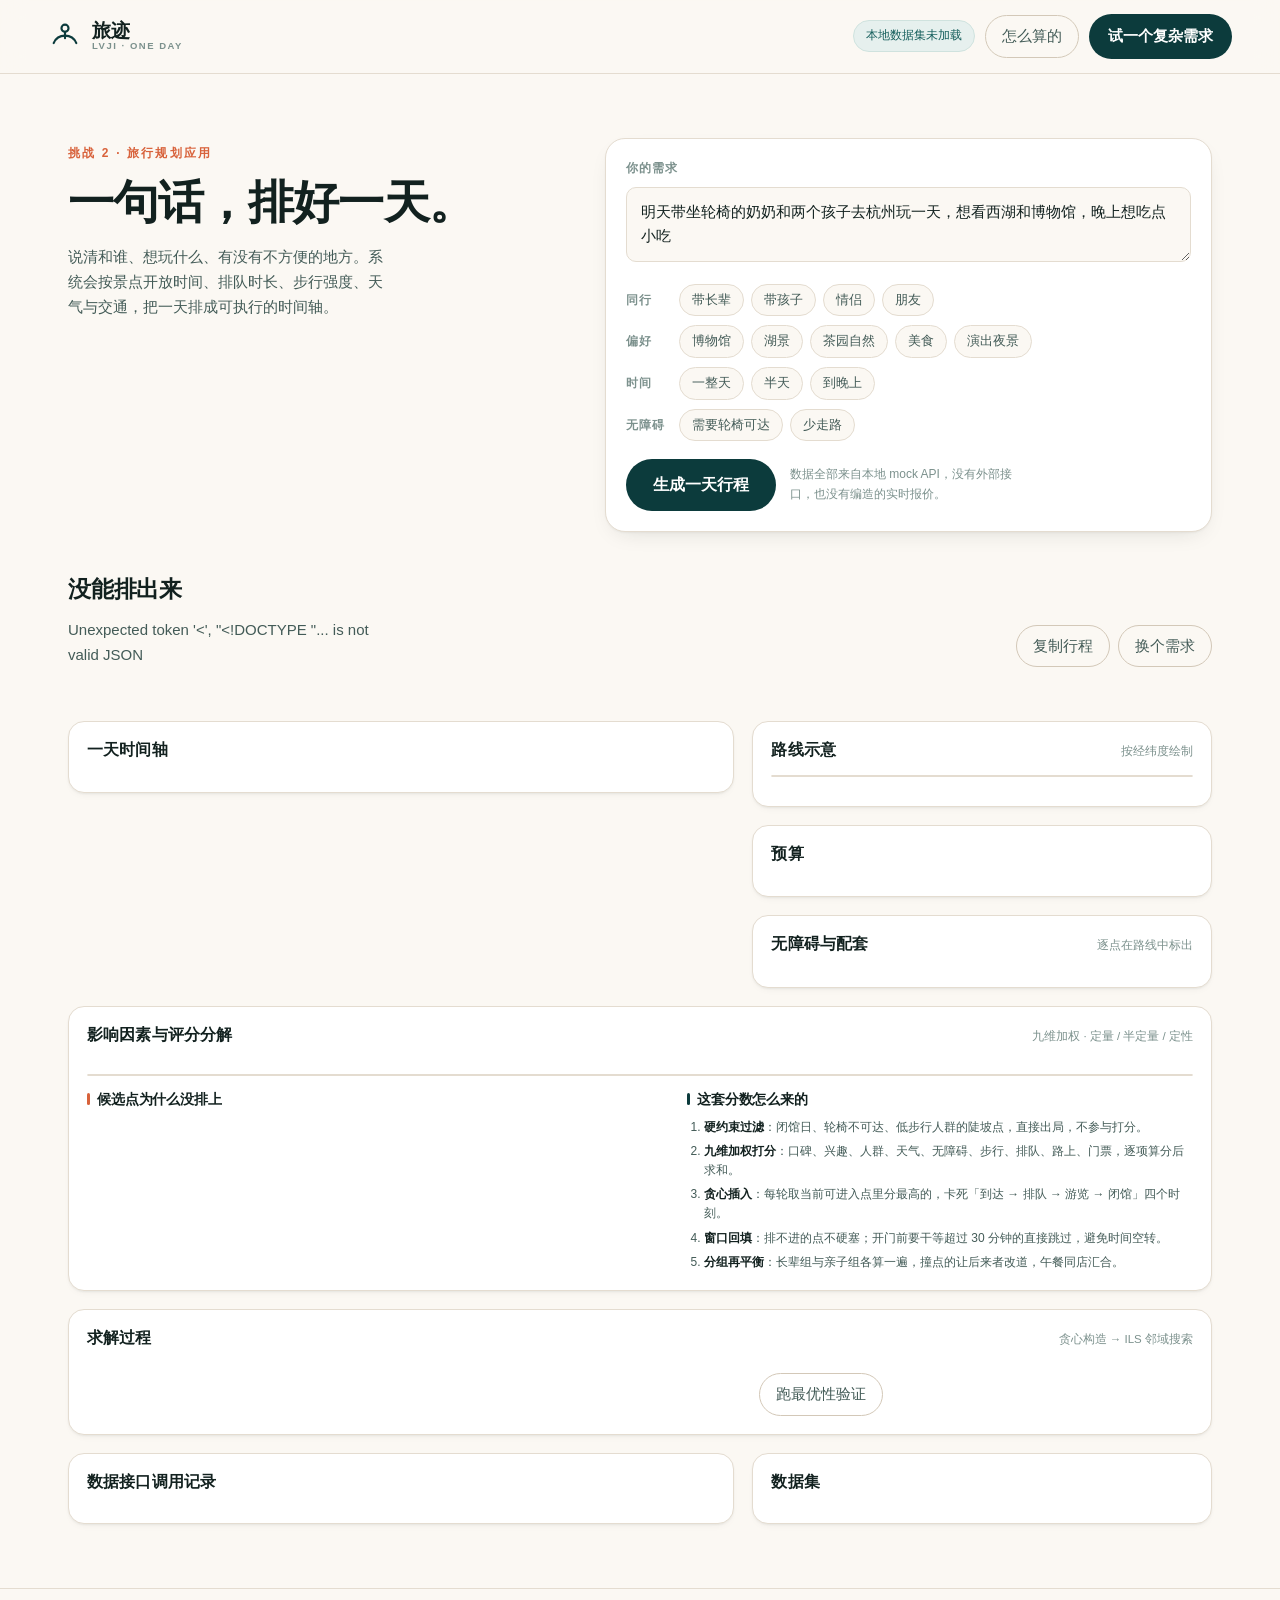
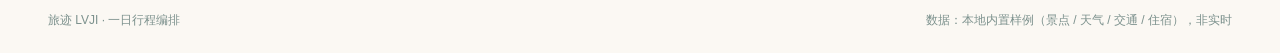
==== public/index.html @ 01c498b8 "feat: 旅迹 LVJI 一日行程编排 —— 九维评价 + 贪心构造/ILS 求解 赛题：一句话 → 多站点路线 → 结合时间窗/天气/交通/住宿/特殊人群 → 一天行程  算法 - 九维加权评价：" ====
<!DOCTYPE html>
<html lang="zh-CN">
<head>
<meta charset="utf-8">
<meta name="viewport" content="width=device-width, initial-scale=1">
<title>旅迹 LVJI · 一日行程编排</title>
<meta name="description" content="一句话生成一天行程：多站点排序、开放时间与排队、天气交通住宿、分组与无障碍。">
<link rel="icon" href="data:image/svg+xml,%3Csvg xmlns='http://www.w3.org/2000/svg' viewBox='0 0 32 32'%3E%3Ccircle cx='16' cy='16' r='15' fill='%230C3B3C'/%3E%3Cpath d='M8 21c4-8 12-8 16 0' stroke='%23FBF8F3' stroke-width='2' fill='none' stroke-linecap='round'/%3E%3Ccircle cx='16' cy='12' r='3' stroke='%23FBF8F3' stroke-width='2' fill='none'/%3E%3C/svg%3E">
<link rel="stylesheet" href="style.css?v=5">
</head>
<body>
<header class="topbar">
  <a class="brand" href="./">
    <svg class="brand-mark" viewBox="0 0 48 48" aria-hidden="true">
      <path d="M8 34c6-14 26-14 32 0" fill="none" stroke="currentColor" stroke-width="3" stroke-linecap="round"/>
      <circle cx="24" cy="13" r="5" fill="none" stroke="currentColor" stroke-width="3"/>
      <path d="M24 18v9" stroke="currentColor" stroke-width="3" stroke-linecap="round"/>
    </svg>
    <span class="brand-text">旅迹<small>LVJI · ONE DAY</small></span>
  </a>
  <nav class="topnav">
    <span class="data-pill" id="dataPill">本地数据集加载中…</span>
    <button class="ghost-btn" id="howBtn">怎么算的</button>
    <button class="primary-btn" id="demoBtn">试一个复杂需求</button>
  </nav>
</header>

<main>
  <!-- Hero：一句话输入 -->
  <section class="hero">
    <div class="hero-copy">
      <p class="eyebrow">挑战 2 · 旅行规划应用</p>
      <h1>一句话，排好一天。</h1>
      <p class="lede">说清和谁、想玩什么、有没有不方便的地方。系统会按景点开放时间、排队时长、步行强度、天气与交通，把一天排成可执行的时间轴。</p>
    </div>

    <div class="composer">
      <label class="composer-label" for="ask">你的需求</label>
      <textarea id="ask" rows="2" maxlength="200" placeholder="例如：明天带坐轮椅的奶奶和两个孩子去杭州玩一天，想看西湖和博物馆，晚上想吃点小吃">明天带坐轮椅的奶奶和两个孩子去杭州玩一天，想看西湖和博物馆，晚上想吃点小吃</textarea>

      <div class="chip-groups">
        <div class="chip-group" data-group="tags">
          <span class="chip-title">同行</span>
          <button class="chip" data-value="elderly">带长辈</button>
          <button class="chip" data-value="kids">带孩子</button>
          <button class="chip" data-value="couple">情侣</button>
          <button class="chip" data-value="friends">朋友</button>
        </div>
        <div class="chip-group" data-group="interests">
          <span class="chip-title">偏好</span>
          <button class="chip" data-value="博物馆">博物馆</button>
          <button class="chip" data-value="湖景">湖景</button>
          <button class="chip" data-value="自然">茶园自然</button>
          <button class="chip" data-value="美食">美食</button>
          <button class="chip" data-value="演出">演出夜景</button>
        </div>
        <div class="chip-group" data-group="time">
          <span class="chip-title">时间</span>
          <button class="chip" data-value="full">一整天</button>
          <button class="chip" data-value="half">半天</button>
          <button class="chip" data-value="night">到晚上</button>
        </div>
        <div class="chip-group" data-group="access">
          <span class="chip-title">无障碍</span>
          <button class="chip" data-value="1">需要轮椅可达</button>
          <button class="chip" data-value="low">少走路</button>
        </div>
      </div>

      <div class="composer-foot">
        <button class="primary-btn big" id="planBtn">生成一天行程</button>
        <span class="hint">数据全部来自本地 mock API，没有外部接口，也没有编造的实时报价。</span>
      </div>
    </div>
  </section>

  <!-- 结果 -->
  <section class="result" id="result" hidden>
    <div class="result-head">
      <div id="summary"></div>
      <div class="result-actions">
        <button class="ghost-btn" id="copyBtn">复制行程</button>
        <button class="ghost-btn" id="resetBtn">换个需求</button>
      </div>
    </div>

    <div id="decisions" class="decisions"></div>

    <div class="group-tabs" id="groupTabs"></div>

    <div class="layout">
      <div class="col-main">
        <article class="card timeline-card">
          <header class="card-head">
            <h2 id="timelineTitle">一天时间轴</h2>
            <span class="card-meta" id="timelineMeta"></span>
          </header>
          <div class="timeline" id="timeline"></div>
        </article>
      </div>

      <aside class="col-side">
        <article class="card map-card">
          <header class="card-head"><h2>路线示意</h2><span class="card-meta" id="mapMeta">按经纬度绘制</span></header>
          <div class="map-wrap" id="map"></div>
          <div class="map-legend" id="mapLegend"></div>
        </article>

        <article class="card budget-card">
          <header class="card-head"><h2>预算</h2><span class="card-meta" id="budgetMeta"></span></header>
          <div id="budget"></div>
        </article>

        <article class="card access-card">
          <header class="card-head"><h2>无障碍与配套</h2><span class="card-meta">逐点在路线中标出</span></header>
          <div id="access"></div>
        </article>
      </aside>
    </div>

    <!-- 影响因素与评分分解 -->
    <article class="card factors-card">
      <header class="card-head">
        <h2>影响因素与评分分解</h2>
        <span class="card-meta" id="factorsMeta">九维加权 · 定量 / 半定量 / 定性</span>
      </header>

      <div class="factors-top">
        <div class="crit-legend" id="critLegend"></div>
      </div>

      <div class="matrix-wrap">
        <table class="score-matrix" id="scoreMatrix"></table>
      </div>

      <div class="factors-bottom">
        <div class="reject-box">
          <h3>候选点为什么没排上</h3>
          <div id="rejected"></div>
        </div>
        <div class="algo-box">
          <h3>这套分数怎么来的</h3>
          <ol class="algo-list">
            <li><b>硬约束过滤</b>：闭馆日、轮椅不可达、低步行人群的陡坡点，直接出局，不参与打分。</li>
            <li><b>九维加权打分</b>：口碑、兴趣、人群、天气、无障碍、步行、排队、路上、门票，逐项算分后求和。</li>
            <li><b>贪心插入</b>：每轮取当前可进入点里分最高的，卡死「到达 → 排队 → 游览 → 闭馆」四个时刻。</li>
            <li><b>窗口回填</b>：排不进的点不硬塞；开门前要干等超过 30 分钟的直接跳过，避免时间空转。</li>
            <li><b>分组再平衡</b>：长辈组与亲子组各算一遍，撞点的让后来者改道，午餐同店汇合。</li>
          </ol>
        </div>
      </div>
    </article>

    <!-- 求解过程与最优性验证 -->
    <article class="card opt-card">
      <header class="card-head">
        <h2>求解过程</h2>
        <span class="card-meta" id="optMeta">贪心构造 → ILS 邻域搜索</span>
      </header>
      <div class="opt-grid">
        <div class="opt-chart-wrap">
          <div id="optChart"></div>
          <p class="opt-note" id="optNote"></p>
        </div>
        <div class="opt-side">
          <div class="opt-kv" id="optKv"></div>
          <button class="ghost-btn" id="verifyBtn">跑最优性验证</button>
        </div>
      </div>
      <div id="verifyOut" class="verify-out"></div>
    </article>

    <div class="layout second">
      <article class="card api-card">
        <header class="card-head"><h2>数据接口调用记录</h2><span class="card-meta" id="apiMeta"></span></header>
        <div id="apiLog" class="api-log"></div>
      </article>
      <article class="card dataset-card">
        <header class="card-head"><h2>数据集</h2><span class="card-meta" id="datasetMeta"></span></header>
        <div id="dataset" class="dataset"></div>
      </article>
    </div>
  </section>
</main>

<footer class="foot">
  <span>旅迹 LVJI · 一日行程编排</span>
  <span>数据：本地内置样例（景点 / 天气 / 交通 / 住宿），非实时</span>
</footer>

<dialog id="howDialog">
  <button class="dialog-close" id="closeHow" aria-label="关闭">×</button>
  <h2>行程是怎么排出来的</h2>
  <ol class="how-list">
    <li><b>理解需求</b>：从一句话里取城市、人数、同行人群、兴趣、时段，以及「轮椅 / 腿脚不好 / 怕晒」这类约束。</li>
    <li><b>过滤</b>：闭馆日、轮椅不可达、步行强度超标的景点直接排除。</li>
    <li><b>打分</b>：评分 + 兴趣命中 + 天气倾向 − 步行强度惩罚 − 排队时间惩罚 − 路上耗时。</li>
    <li><b>排时</b>：按分数贪心插入，每一站都算「移动 + 排队 + 游览」，并卡死开放时间与闭馆时间；11:30–13:30 强制留出午餐。</li>
    <li><b>分组</b>：同时有长辈和孩子时拆两组，各排各的，午餐同店汇合；两组撞点了就让亲子组改走别的景点错峰。</li>
    <li><b>记账</b>：门票 × 人数 + 市内交通 + 餐费 + 住宿，逐项列清。</li>
  </ol>
  <button class="primary-btn" id="okHow">知道了</button>
</dialog>

<script src="app.js?v=5"></script>
</body>
</html>
---- public/style.css ----
:root{
  --ink:#12211F; --ink-2:#435B57; --ink-3:#7C918D;
  --paper:#FBF8F3; --surface:#FFFFFF; --surface-2:#F4EFE7;
  --line:#E4DCD0; --line-2:#D3C8B8;
  --teal:#0C3B3C; --teal-2:#155E5C; --teal-soft:#E6F0EE;
  --accent:#D8623B; --accent-soft:#FBEAE3;
  --gold:#B8862B; --gold-soft:#FBF1DC;
  --ok:#2C7A5A; --warn:#C97A22; --bad:#B4453A;
  --radius:16px; --radius-sm:10px;
  --shadow:0 1px 2px rgba(18,33,31,.04),0 8px 24px -12px rgba(18,33,31,.18);
  --shadow-sm:0 1px 2px rgba(18,33,31,.05),0 4px 12px -8px rgba(18,33,31,.16);
}
*{box-sizing:border-box}
html,body{margin:0}
body{
  background:var(--paper);color:var(--ink);
  font:15px/1.65 -apple-system,BlinkMacSystemFont,"Segoe UI","PingFang SC","Hiragino Sans GB","Microsoft YaHei",sans-serif;
  -webkit-font-smoothing:antialiased;
}
h1,h2,h3{margin:0;line-height:1.25;letter-spacing:-.01em}
button{font:inherit;color:inherit;cursor:pointer}
a{color:inherit;text-decoration:none}

/* ── 顶栏 ── */
.topbar{
  position:sticky;top:0;z-index:30;display:flex;align-items:center;justify-content:space-between;
  gap:16px;padding:14px clamp(16px,4vw,48px);
  background:rgba(251,248,243,.86);backdrop-filter:blur(12px);border-bottom:1px solid var(--line);
}
.brand{display:flex;align-items:center;gap:10px}
.brand-mark{width:34px;height:34px;color:var(--teal)}
.brand-text{font-size:19px;font-weight:700;letter-spacing:.02em;display:flex;flex-direction:column;line-height:1.05}
.brand-text small{font-size:9.5px;font-weight:600;letter-spacing:.16em;color:var(--ink-3)}
.topnav{display:flex;align-items:center;gap:10px}
.data-pill{
  font-size:12px;color:var(--teal-2);background:var(--teal-soft);
  border:1px solid #CFE2DE;border-radius:999px;padding:5px 12px;white-space:nowrap;
}
.primary-btn{
  background:var(--teal);color:#fff;border:1px solid transparent;border-radius:999px;
  padding:9px 18px;font-weight:600;transition:transform .14s,background .14s;
}
.primary-btn:hover{background:var(--teal-2);transform:translateY(-1px)}
.primary-btn.big{padding:12px 26px;font-size:15.5px}
.ghost-btn{
  background:transparent;border:1px solid var(--line-2);border-radius:999px;padding:8px 16px;
  color:var(--ink-2);font-weight:500;transition:border-color .14s,color .14s
}
.ghost-btn:hover{border-color:var(--teal);color:var(--teal)}

/* ── Hero ── */
main{max-width:1240px;margin:0 auto;padding:0 clamp(16px,4vw,48px) 64px}
.hero{display:grid;grid-template-columns:minmax(0,1fr) minmax(0,1.25fr);gap:clamp(20px,4vw,56px);align-items:start;padding:clamp(28px,5vw,64px) 0 8px}
.eyebrow{margin:0 0 10px;font-size:12px;letter-spacing:.18em;text-transform:uppercase;color:var(--accent);font-weight:700}
.hero h1{font-size:clamp(30px,4.2vw,46px);letter-spacing:-.02em}
.lede{margin:14px 0 0;color:var(--ink-2);max-width:38ch}
.hero-copy{padding-top:6px}

.composer{background:var(--surface);border:1px solid var(--line);border-radius:20px;padding:20px;box-shadow:var(--shadow)}
.composer-label{display:block;font-size:12px;font-weight:700;letter-spacing:.1em;color:var(--ink-3);margin-bottom:8px}
#ask{
  width:100%;border:1px solid var(--line);border-radius:var(--radius-sm);padding:12px 14px;
  font:inherit;color:var(--ink);background:var(--paper);resize:vertical;min-height:64px;outline:none;
  transition:border-color .14s,box-shadow .14s
}
#ask:focus{border-color:var(--teal);box-shadow:0 0 0 4px rgba(12,59,60,.08)}
.chip-groups{margin-top:14px;display:flex;flex-direction:column;gap:9px}
.chip-group{display:flex;flex-wrap:wrap;align-items:center;gap:7px}
.chip-title{font-size:11.5px;font-weight:700;color:var(--ink-3);letter-spacing:.08em;width:46px;flex:none}
.chip{
  border:1px solid var(--line);background:var(--paper);border-radius:999px;padding:5px 12px;
  font-size:12.5px;color:var(--ink-2);transition:all .14s
}
.chip:hover{border-color:var(--teal-2);color:var(--teal)}
.chip.on{background:var(--teal);color:#fff;border-color:var(--teal)}
.composer-foot{display:flex;align-items:center;gap:14px;flex-wrap:wrap;margin-top:18px}
.hint{font-size:12px;color:var(--ink-3);max-width:36ch}

/* ── 结果头 ── */
.result{padding-top:clamp(20px,3vw,36px)}
.result-head{display:flex;justify-content:space-between;gap:16px;flex-wrap:wrap;align-items:flex-end}
.result-actions{display:flex;gap:8px}
.summary h2{font-size:clamp(22px,3vw,30px)}
.summary-route{display:flex;align-items:baseline;gap:10px;flex-wrap:wrap}
.summary-meta{display:flex;gap:8px;flex-wrap:wrap;margin-top:10px}
.meta-pill{font-size:12.5px;background:var(--surface);border:1px solid var(--line);border-radius:999px;padding:4px 11px;color:var(--ink-2)}
.meta-pill.wx{background:var(--gold-soft);border-color:#EBD9B4;color:#7A5A15}
.meta-pill.warn{background:var(--accent-soft);border-color:#F1CDBE;color:#8A3A1E}

.decisions{margin:18px 0 0;display:flex;gap:10px;flex-wrap:wrap}
.dec{display:flex;gap:8px;align-items:flex-start;background:var(--surface);border:1px solid var(--line);border-left:3px solid var(--teal-2);border-radius:12px;padding:9px 13px;font-size:12.5px;color:var(--ink-2);max-width:100%;box-shadow:var(--shadow-sm)}
.dec.warn{border-left-color:var(--warn)}
.dec.ok{border-left-color:var(--ok)}
.dec b{color:var(--ink);font-weight:700;white-space:nowrap}

/* ── 分组 tabs ── */
.group-tabs{display:flex;gap:8px;margin:22px 0 14px;flex-wrap:wrap}
.group-tab{
  display:flex;flex-direction:column;align-items:flex-start;gap:2px;
  background:var(--surface);border:1px solid var(--line);border-radius:12px;padding:9px 16px;transition:all .14s
}
.group-tab b{font-size:14px}
.group-tab small{font-size:11.5px;color:var(--ink-3)}
.group-tab.on{border-color:var(--teal);background:var(--teal-soft);box-shadow:var(--shadow-sm)}
.group-tab.on small{color:var(--teal-2)}

/* ── 布局 ── */
.layout{display:grid;grid-template-columns:minmax(0,1.45fr) minmax(0,1fr);gap:18px;align-items:start}
.layout.second{grid-template-columns:minmax(0,1.45fr) minmax(0,1fr);margin-top:18px}
.card{background:var(--surface);border:1px solid var(--line);border-radius:var(--radius);padding:18px;box-shadow:var(--shadow-sm)}
.card-head{display:flex;justify-content:space-between;align-items:baseline;gap:10px;margin-bottom:14px}
.card-head h2{font-size:15.5px;letter-spacing:.01em}
.card-meta{font-size:11.5px;color:var(--ink-3)}
.col-side{display:flex;flex-direction:column;gap:18px}

/* ── 时间轴 ── */
.timeline{position:relative;padding-left:0}
.tl-item{display:grid;grid-template-columns:64px 26px minmax(0,1fr);gap:0 12px;position:relative;padding-bottom:6px}
.tl-time{font-variant-numeric:tabular-nums;font-size:12.5px;color:var(--ink-3);text-align:right;padding-top:3px;line-height:1.45}
.tl-time b{display:block;color:var(--ink);font-size:13.5px;font-weight:700}
.tl-rail{position:relative;display:flex;justify-content:center}
.tl-rail::before{content:"";position:absolute;top:14px;bottom:-6px;width:2px;background:var(--line);left:50%;transform:translateX(-50%)}
.tl-item:last-child .tl-rail::before{display:none}
.tl-dot{
  width:26px;height:26px;border-radius:50%;background:var(--surface);border:2px solid var(--line-2);
  display:flex;align-items:center;justify-content:center;font-size:11.5px;font-weight:700;color:var(--ink-2);
  position:relative;z-index:1;margin-top:1px
}
.tl-item.spot .tl-dot{background:var(--teal);border-color:var(--teal);color:#fff}
.tl-item.meal .tl-dot{background:var(--gold-soft);border-color:var(--gold);color:#7A5A15}
.tl-item.travel .tl-dot,.tl-item.wait .tl-dot,.tl-item.rest .tl-dot{background:var(--surface-2);border-color:var(--line-2);color:var(--ink-3);font-size:10px}
.tl-body{padding:0 0 12px}
.tl-title{font-size:14.5px;font-weight:650;display:flex;align-items:center;gap:8px;flex-wrap:wrap}
.tl-item.travel .tl-title,.tl-item.wait .tl-title,.tl-item.rest .tl-title{font-size:12.5px;font-weight:500;color:var(--ink-2)}
.tl-sub{font-size:12.5px;color:var(--ink-2);margin-top:3px}
.tl-tags{display:flex;gap:6px;flex-wrap:wrap;margin-top:7px}
.tag{font-size:11px;border-radius:6px;padding:2px 7px;background:var(--surface-2);color:var(--ink-2);border:1px solid var(--line)}
.tag.free{background:var(--teal-soft);color:var(--teal-2);border-color:#CFE2DE}
.tag.queue{background:var(--gold-soft);color:#7A5A15;border-color:#EBD9B4}
.tag.acc{background:#EAF3EC;color:#2C6B4F;border-color:#CFE3D6}
.tag.rain{background:#E9EFF7;color:#3A5680;border-color:#D2DEEE}
.tag.warn{background:var(--accent-soft);color:#8A3A1E;border-color:#F1CDBE}
.tl-why{font-size:12px;color:var(--ink-3);margin-top:6px;display:flex;gap:6px;align-items:flex-start}
.tl-why svg{flex:none;margin-top:2px;width:12px;height:12px;opacity:.7}

/* ── 地图 ── */
.map-wrap{border-radius:12px;overflow:hidden;background:linear-gradient(180deg,#F7F4EE,#EFEAE0);border:1px solid var(--line)}
.map-wrap svg{display:block;width:100%;height:auto}
.map-legend{margin-top:11px;font-size:11.5px;color:var(--ink-3)}
.legend-groups{display:flex;gap:12px;flex-wrap:wrap}
.legend-groups i{display:inline-block;width:9px;height:9px;border-radius:50%;margin-right:5px;vertical-align:middle}
.map-list{list-style:none;margin:9px 0 0;padding:0;display:flex;flex-direction:column;gap:3px;max-height:150px;overflow:auto}
.map-list li{display:grid;grid-template-columns:18px minmax(0,1fr) auto;gap:7px;align-items:baseline;font-size:12px;color:var(--ink-2);padding:2px 0;border-bottom:1px dashed var(--line)}
.map-list li:last-child{border-bottom:0}
.map-list b{color:var(--teal);font-variant-numeric:tabular-nums}
.map-list em{font-style:normal;color:var(--ink-3);font-variant-numeric:tabular-nums;font-size:11.5px}

/* ── 预算 ── */
.budget-row{display:flex;justify-content:space-between;font-size:13px;padding:7px 0;border-bottom:1px dashed var(--line)}
.budget-row:last-of-type{border-bottom:0}
.budget-row span{color:var(--ink-2)}
.budget-row b{font-variant-numeric:tabular-nums}
.budget-total{margin-top:12px;padding:13px 14px;border-radius:12px;background:var(--teal);color:#fff;display:flex;justify-content:space-between;align-items:flex-end}
.budget-total small{display:block;font-size:11px;opacity:.75;letter-spacing:.1em}
.budget-total .num{font-size:24px;font-weight:700;font-variant-numeric:tabular-nums;line-height:1.1}
.budget-per{font-size:11.5px;color:var(--ink-3);margin-top:8px;text-align:right}

/* ── 无障碍 ── */
.acc-list{display:flex;flex-direction:column;gap:8px}
.acc-item{border:1px solid var(--line);border-radius:10px;padding:9px 11px;background:var(--paper)}
.acc-item b{font-size:13px}
.acc-flags{display:flex;gap:6px;flex-wrap:wrap;margin-top:6px}
.acc-flag{font-size:11px;padding:2px 7px;border-radius:6px;background:#EAF3EC;color:#2C6B4F;border:1px solid #CFE3D6}
.acc-flag.off{background:#F3F0EA;color:var(--ink-3);border-color:var(--line);text-decoration:line-through}

/* ── 接口日志 / 数据集 ── */
.api-log{display:flex;flex-direction:column;gap:6px}
.api-row{display:grid;grid-template-columns:minmax(0,1fr) 66px 72px;gap:10px;align-items:center;font-size:12.5px;padding:7px 10px;border-radius:9px;background:var(--paper);border:1px solid var(--line)}
.api-row code{font-family:ui-monospace,SFMono-Regular,Menlo,monospace;font-size:12px;color:var(--teal-2)}
.api-row .ms{text-align:right;color:var(--ink-3);font-variant-numeric:tabular-nums}
.api-row .rows{text-align:right;color:var(--ink-2)}
.dataset{display:grid;grid-template-columns:repeat(auto-fit,minmax(96px,1fr));gap:10px}
.ds-cell{background:var(--paper);border:1px solid var(--line);border-radius:10px;padding:10px}
.ds-cell b{display:block;font-size:19px;font-variant-numeric:tabular-nums}
.ds-cell small{font-size:11.5px;color:var(--ink-3)}
.ds-note{grid-column:1/-1;font-size:11.5px;color:var(--ink-3)}

.foot{display:flex;justify-content:space-between;gap:12px;flex-wrap:wrap;padding:22px clamp(16px,4vw,48px);border-top:1px solid var(--line);font-size:12px;color:var(--ink-3)}

/* ── Dialog ── */
dialog{border:1px solid var(--line);border-radius:16px;padding:24px;max-width:560px;background:var(--surface);box-shadow:var(--shadow)}
dialog::backdrop{background:rgba(18,33,31,.42)}
.dialog-close{position:absolute;top:10px;right:12px;border:0;background:transparent;font-size:20px;color:var(--ink-3)}
.how-list{margin:14px 0 18px;padding-left:20px;color:var(--ink-2);font-size:13.5px;display:flex;flex-direction:column;gap:8px}
.how-list b{color:var(--ink)}

/* ── 影响因素与评分分解 ── */
.factors-card{margin-top:18px}
.factors-top{margin-bottom:14px}
.crit-legend{display:flex;gap:8px;flex-wrap:wrap}
.crit-chip{
  display:flex;align-items:center;gap:7px;background:var(--paper);border:1px solid var(--line);
  border-radius:999px;padding:5px 12px;font-size:12px;color:var(--ink-2)
}
.crit-chip b{color:var(--ink);font-weight:650}
.crit-kind{font-size:10px;font-weight:700;letter-spacing:.04em;border-radius:5px;padding:1px 6px}
.crit-w{font-size:11px;color:var(--ink-3);font-variant-numeric:tabular-nums}
.k-quant .crit-kind{background:var(--teal-soft);color:var(--teal-2)}
.k-semi .crit-kind{background:var(--gold-soft);color:#7A5A15}
.k-qual .crit-kind{background:#EDEAF4;color:#5B4B85}

.matrix-wrap{overflow-x:auto;border:1px solid var(--line);border-radius:12px}
.score-matrix{border-collapse:separate;border-spacing:0;width:100%;min-width:720px;font-size:12px}
.score-matrix th,.score-matrix td{padding:8px 6px;text-align:center;white-space:nowrap}
.score-matrix thead th{
  background:var(--surface-2);color:var(--ink-2);font-weight:600;font-size:11.5px;
  border-bottom:1px solid var(--line);position:sticky;top:0
}
.score-matrix thead th span{display:block;color:var(--ink);font-size:12px}
.score-matrix thead th small{display:block;font-size:9.5px;font-weight:600;letter-spacing:.03em;color:var(--ink-3);margin-top:1px}
.score-matrix thead th.k-quant small{color:var(--teal-2)}
.score-matrix thead th.k-semi small{color:#7A5A15}
.score-matrix thead th.k-qual small{color:#5B4B85}
.score-matrix .mx-name{
  text-align:left;padding-left:12px;font-weight:600;color:var(--ink);font-size:12.5px;
  background:var(--paper);position:sticky;left:0;z-index:2;border-right:1px solid var(--line)
}
.score-matrix tbody tr:hover .mx-name{background:var(--surface-2)}
.score-matrix .mx-cell{font-variant-numeric:tabular-nums;color:var(--ink);font-weight:600;border-bottom:1px solid rgba(228,220,208,.7)}
.score-matrix .mx-total{
  font-variant-numeric:tabular-nums;font-weight:750;color:var(--teal);background:var(--teal-soft);
  border-left:2px solid #CFE2DE;font-size:13px
}
.score-matrix tbody tr:last-child .mx-cell,.score-matrix tbody tr:last-child .mx-total{border-bottom:0}

.factors-bottom{display:grid;grid-template-columns:minmax(0,1.15fr) minmax(0,1fr);gap:18px;margin-top:16px}
.reject-box h3,.algo-box h3{font-size:13.5px;margin:0 0 9px;color:var(--ink)}
.reject-box h3::before,.algo-box h3::before{
  content:"";display:inline-block;width:3px;height:12px;background:var(--accent);
  border-radius:2px;margin-right:7px;vertical-align:-1px
}
.algo-box h3::before{background:var(--teal)}
#rejected{display:flex;flex-direction:column;gap:6px;max-height:260px;overflow:auto}
.rj{border:1px solid var(--line);border-left:3px solid var(--line-2);border-radius:9px;padding:7px 10px;background:var(--paper)}
.rj.blocked{border-left-color:var(--bad)}
.rj.passed{border-left-color:var(--gold)}
.rj-head{display:flex;justify-content:space-between;gap:8px;align-items:baseline}
.rj-head b{font-size:12.5px}
.rj-kind{font-size:10.5px;color:var(--ink-3);white-space:nowrap}
.rj.blocked .rj-kind{color:var(--bad)}
.rj.passed .rj-kind{color:#7A5A15}
.rj-why{font-size:11.5px;color:var(--ink-2);margin-top:2px}
.algo-list{margin:0;padding-left:17px;font-size:12px;color:var(--ink-2);display:flex;flex-direction:column;gap:6px;line-height:1.55}
.algo-list b{color:var(--ink);font-weight:650}

/* 时间轴上的总分徽标 */
.score-badge{
  font-size:11px;font-weight:700;font-variant-numeric:tabular-nums;border-radius:6px;
  padding:1px 7px;background:var(--teal-soft);color:var(--teal-2);border:1px solid #CFE2DE
}

/* ── 求解过程 ── */
.opt-card{margin-top:18px}
.opt-grid{display:grid;grid-template-columns:minmax(0,1.5fr) minmax(0,1fr);gap:20px;align-items:start}
.opt-chart-wrap{min-width:0}
#optChart svg{display:block;width:100%;height:auto}
.opt-note{font-size:11.5px;color:var(--ink-3);margin:9px 0 0;line-height:1.6}
.opt-side{display:flex;flex-direction:column;gap:10px;align-items:flex-start}
.opt-kv{width:100%;display:flex;flex-direction:column;gap:0}
.kv{display:flex;justify-content:space-between;align-items:baseline;font-size:12.5px;padding:7px 0;border-bottom:1px dashed var(--line)}
.kv:last-child{border-bottom:0}
.kv span{color:var(--ink-2)}
.kv b{font-variant-numeric:tabular-nums;font-size:14px}
.kv b.hi{color:var(--teal);font-weight:750}
.kv b.up{color:var(--accent)}

.verify-out{margin-top:14px}
.verify-out:empty{display:none}
.vf-head{display:flex;gap:10px;align-items:baseline;flex-wrap:wrap;margin-bottom:9px}
.vf-head b{font-size:13px}
.vf-head span{font-size:11.5px;color:var(--ink-2)}
.vf-table{border:1px solid var(--line);border-radius:10px;overflow:hidden}
.vf-row{display:grid;grid-template-columns:64px minmax(0,1.2fr) minmax(0,1fr) minmax(0,1fr) 62px 62px;gap:8px;
  padding:7px 11px;font-size:12px;border-bottom:1px solid var(--line);font-variant-numeric:tabular-nums}
.vf-row:last-child{border-bottom:0}
.vf-row span:nth-child(n+2){text-align:right}
.vf-th{background:var(--surface-2);font-weight:650;color:var(--ink-2);font-size:11.5px}
.vf-row .ok{color:var(--ok);font-weight:650}

/* ── 空态 / 加载 ── */
.empty{padding:40px 0;text-align:center;color:var(--ink-3)}
.skeleton{height:120px;border-radius:12px;background:linear-gradient(90deg,#F1ECE4,#F7F4EE,#F1ECE4);background-size:200% 100%;animation:sk 1.2s infinite}
@keyframes sk{0%{background-position:0 0}100%{background-position:-200% 0}}

/* ── 响应式 ── */
@media (max-width:1020px){
  .hero{grid-template-columns:1fr}
  .layout,.layout.second{grid-template-columns:1fr}
  .col-side{order:2}
  .factors-bottom{grid-template-columns:1fr}
  .opt-grid{grid-template-columns:1fr}
}
@media (max-width:620px){
  .topnav .data-pill{display:none}
  .tl-item{grid-template-columns:52px 22px minmax(0,1fr);gap:0 9px}
  .chip-title{width:auto}
}
@media (prefers-reduced-motion:reduce){
  *{animation-duration:.001ms!important;transition-duration:.001ms!important}
}
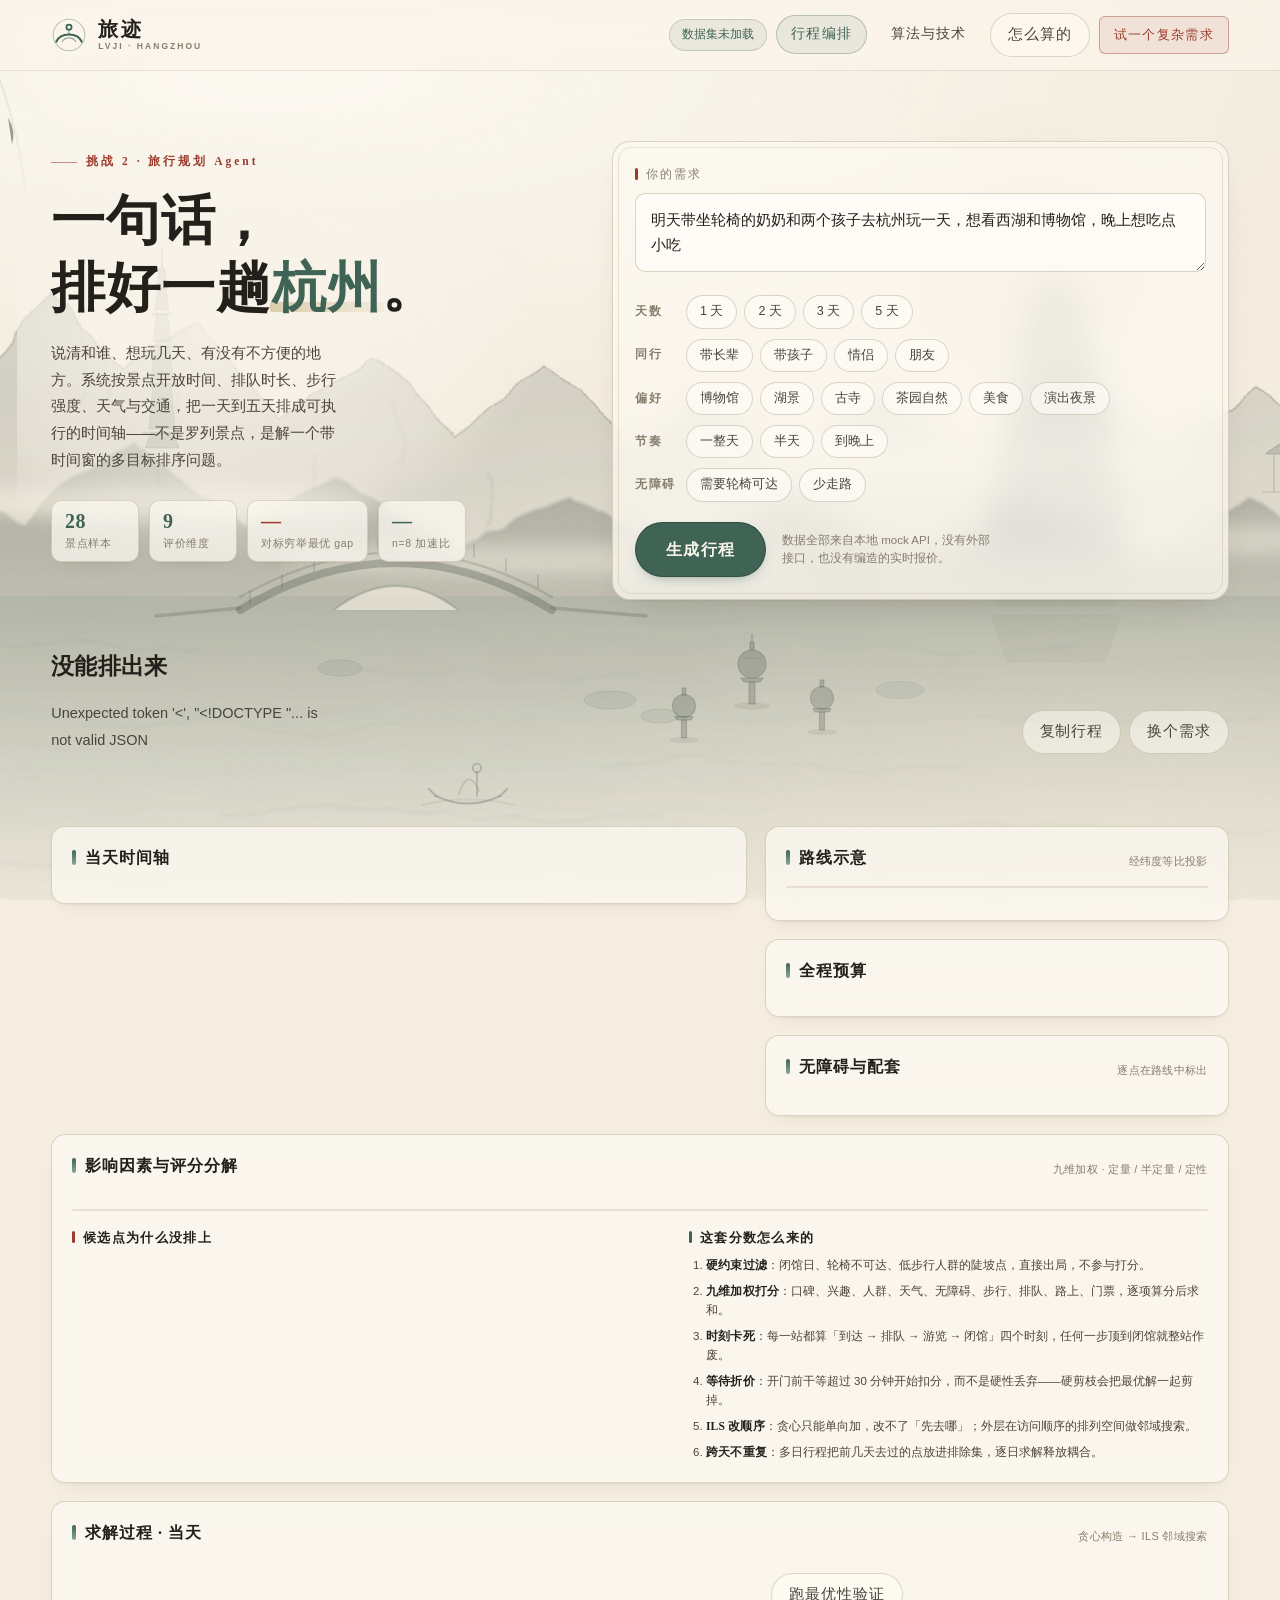
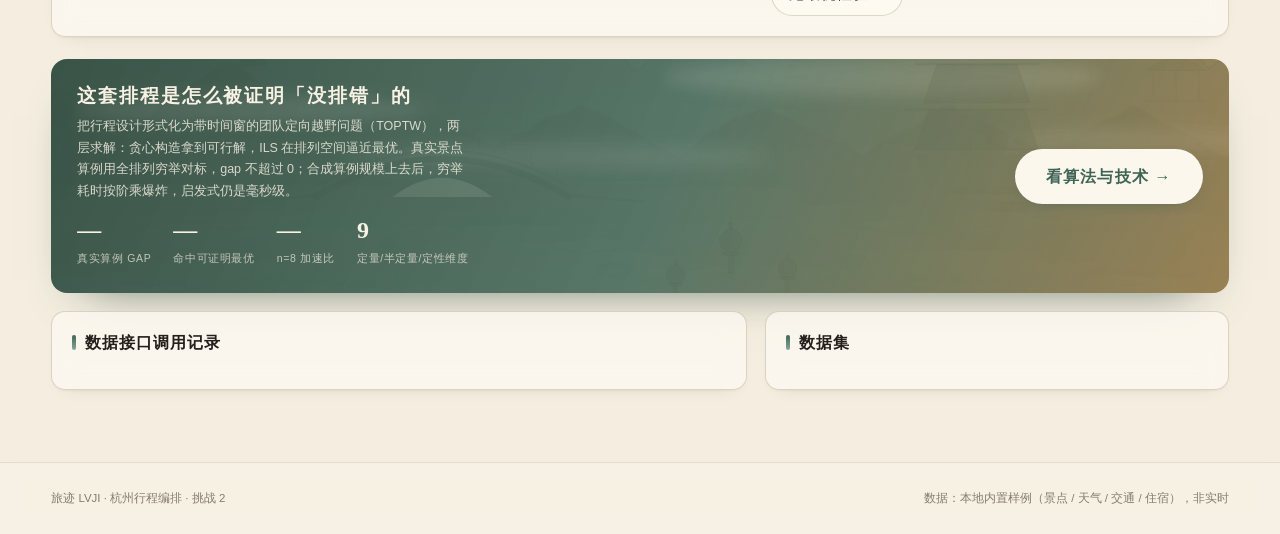
==== commit d296641a: "feat: 多日行程引擎 + 水墨杭州视觉 + 真实地理底图 + 算法专页 - 后端：多日游（跨天不重复景点、逐日时间窗/天气）、婴幼儿午睡窗口、   设施硬约束（AED/无障碍厕所/停车）、口述数据" ====
--- a/public/index.html
+++ b/public/index.html
@@ -3,42 +3,61 @@
 <head>
 <meta charset="utf-8">
 <meta name="viewport" content="width=device-width, initial-scale=1">
-<title>旅迹 LVJI · 一日行程编排</title>
-<meta name="description" content="一句话生成一天行程：多站点排序、开放时间与排队、天气交通住宿、分组与无障碍。">
-<link rel="icon" href="data:image/svg+xml,%3Csvg xmlns='http://www.w3.org/2000/svg' viewBox='0 0 32 32'%3E%3Ccircle cx='16' cy='16' r='15' fill='%230C3B3C'/%3E%3Cpath d='M8 21c4-8 12-8 16 0' stroke='%23FBF8F3' stroke-width='2' fill='none' stroke-linecap='round'/%3E%3Ccircle cx='16' cy='12' r='3' stroke='%23FBF8F3' stroke-width='2' fill='none'/%3E%3C/svg%3E">
-<link rel="stylesheet" href="style.css?v=5">
+<title>旅迹 LVJI · 杭州行程编排</title>
+<meta name="description" content="一句话生成杭州一日到五日行程：多站点排序、开放时间与排队、天气交通住宿、分组与无障碍。核心是带时间窗的多目标定向越野（TOPTW）双阶段求解。">
+<meta name="theme-color" content="#F5EEE0">
+<link rel="icon" href="data:image/svg+xml,%3Csvg xmlns='http://www.w3.org/2000/svg' viewBox='0 0 32 32'%3E%3Crect width='32' height='32' rx='7' fill='%233F6455'/%3E%3Cpath d='M7 21c4.5-8 13.5-8 18 0' stroke='%23F5EEE0' stroke-width='2' fill='none' stroke-linecap='round'/%3E%3Ccircle cx='16' cy='11.5' r='2.6' fill='%23C4A05A'/%3E%3C/svg%3E">
+<link rel="stylesheet" href="style.css?v=6">
 </head>
 <body>
 <header class="topbar">
   <a class="brand" href="./">
     <svg class="brand-mark" viewBox="0 0 48 48" aria-hidden="true">
-      <path d="M8 34c6-14 26-14 32 0" fill="none" stroke="currentColor" stroke-width="3" stroke-linecap="round"/>
-      <circle cx="24" cy="13" r="5" fill="none" stroke="currentColor" stroke-width="3"/>
-      <path d="M24 18v9" stroke="currentColor" stroke-width="3" stroke-linecap="round"/>
+      <circle cx="24" cy="24" r="21" fill="none" stroke="currentColor" stroke-width="1.4" opacity=".35"/>
+      <path d="M7 33c5.5-13 28.5-13 34 0" fill="none" stroke="currentColor" stroke-width="2.6" stroke-linecap="round"/>
+      <path d="M15 33c3-7 15-7 18 0" fill="none" stroke="currentColor" stroke-width="1.6" stroke-linecap="round" opacity=".55"/>
+      <circle cx="24" cy="13.5" r="3.4" fill="none" stroke="currentColor" stroke-width="2.4"/>
+      <path d="M24 17v7" stroke="currentColor" stroke-width="1.6" stroke-linecap="round" opacity=".6"/>
     </svg>
-    <span class="brand-text">旅迹<small>LVJI · ONE DAY</small></span>
+    <span class="brand-text">旅迹<small>LVJI · HANGZHOU</small></span>
   </a>
   <nav class="topnav">
-    <span class="data-pill" id="dataPill">本地数据集加载中…</span>
+    <span class="data-pill" id="dataPill">数据集加载中…</span>
+    <a class="navlink on" href="./">行程编排</a>
+    <a class="navlink" href="algo.html">算法与技术</a>
     <button class="ghost-btn" id="howBtn">怎么算的</button>
-    <button class="primary-btn" id="demoBtn">试一个复杂需求</button>
+    <button class="seal-btn" id="demoBtn">试一个复杂需求</button>
   </nav>
 </header>
 
 <main>
-  <!-- Hero：一句话输入 -->
+  <!-- ── Hero ──────────────────────────────────────────────────────── -->
   <section class="hero">
     <div class="hero-copy">
-      <p class="eyebrow">挑战 2 · 旅行规划应用</p>
-      <h1>一句话，排好一天。</h1>
-      <p class="lede">说清和谁、想玩什么、有没有不方便的地方。系统会按景点开放时间、排队时长、步行强度、天气与交通，把一天排成可执行的时间轴。</p>
+      <p class="eyebrow">挑战 2 · 旅行规划 Agent</p>
+      <h1>一句话，<br>排好一趟<em>杭州</em>。</h1>
+      <p class="lede">说清和谁、想玩几天、有没有不方便的地方。系统按景点开放时间、排队时长、步行强度、天气与交通，把一天到五天排成可执行的时间轴——不是罗列景点，是解一个带时间窗的多目标排序问题。</p>
+
+      <div class="stat-strip" id="statStrip">
+        <div class="stat-seal"><b>28</b><small>景点样本</small></div>
+        <div class="stat-seal"><b>9</b><small>评价维度</small></div>
+        <div class="stat-seal hot"><b id="stGap">—</b><small>对标穷举最优 gap</small></div>
+        <div class="stat-seal"><b id="stSpeed">—</b><small>n=8 加速比</small></div>
+      </div>
     </div>
 
     <div class="composer">
       <label class="composer-label" for="ask">你的需求</label>
-      <textarea id="ask" rows="2" maxlength="200" placeholder="例如：明天带坐轮椅的奶奶和两个孩子去杭州玩一天，想看西湖和博物馆，晚上想吃点小吃">明天带坐轮椅的奶奶和两个孩子去杭州玩一天，想看西湖和博物馆，晚上想吃点小吃</textarea>
+      <textarea id="ask" rows="2" maxlength="200" placeholder="例如：从北京去杭州三天两夜，带坐轮椅的奶奶和两个孩子，想看西湖、灵隐寺和茶园，晚上想吃点小吃">明天带坐轮椅的奶奶和两个孩子去杭州玩一天，想看西湖和博物馆，晚上想吃点小吃</textarea>
 
       <div class="chip-groups">
+        <div class="chip-group" data-group="days">
+          <span class="chip-title">天数</span>
+          <button class="chip" data-value="1">1 天</button>
+          <button class="chip" data-value="2">2 天</button>
+          <button class="chip" data-value="3">3 天</button>
+          <button class="chip" data-value="5">5 天</button>
+        </div>
         <div class="chip-group" data-group="tags">
           <span class="chip-title">同行</span>
           <button class="chip" data-value="elderly">带长辈</button>
@@ -50,12 +69,13 @@
           <span class="chip-title">偏好</span>
           <button class="chip" data-value="博物馆">博物馆</button>
           <button class="chip" data-value="湖景">湖景</button>
+          <button class="chip" data-value="古寺">古寺</button>
           <button class="chip" data-value="自然">茶园自然</button>
           <button class="chip" data-value="美食">美食</button>
           <button class="chip" data-value="演出">演出夜景</button>
         </div>
         <div class="chip-group" data-group="time">
-          <span class="chip-title">时间</span>
+          <span class="chip-title">节奏</span>
           <button class="chip" data-value="full">一整天</button>
           <button class="chip" data-value="half">半天</button>
           <button class="chip" data-value="night">到晚上</button>
@@ -68,13 +88,13 @@
       </div>
 
       <div class="composer-foot">
-        <button class="primary-btn big" id="planBtn">生成一天行程</button>
+        <button class="primary-btn big" id="planBtn">生成行程</button>
         <span class="hint">数据全部来自本地 mock API，没有外部接口，也没有编造的实时报价。</span>
       </div>
     </div>
   </section>
 
-  <!-- 结果 -->
+  <!-- ── 结果 ──────────────────────────────────────────────────────── -->
   <section class="result" id="result" hidden>
     <div class="result-head">
       <div id="summary"></div>
@@ -86,13 +106,24 @@
 
     <div id="decisions" class="decisions"></div>
 
+    <!-- 多日全程总览 -->
+    <article class="card overview-card" id="overviewCard" hidden>
+      <header class="card-head">
+        <h2>全程总览</h2>
+        <span class="card-meta" id="overviewMeta"></span>
+      </header>
+      <div class="ov-grid" id="overview"></div>
+    </article>
+
+    <div class="day-tabs" id="dayTabs"></div>
+
     <div class="group-tabs" id="groupTabs"></div>
 
     <div class="layout">
       <div class="col-main">
         <article class="card timeline-card">
           <header class="card-head">
-            <h2 id="timelineTitle">一天时间轴</h2>
+            <h2 id="timelineTitle">当天时间轴</h2>
             <span class="card-meta" id="timelineMeta"></span>
           </header>
           <div class="timeline" id="timeline"></div>
@@ -101,13 +132,13 @@
 
       <aside class="col-side">
         <article class="card map-card">
-          <header class="card-head"><h2>路线示意</h2><span class="card-meta" id="mapMeta">按经纬度绘制</span></header>
+          <header class="card-head"><h2>路线示意</h2><span class="card-meta" id="mapMeta">经纬度等比投影</span></header>
           <div class="map-wrap" id="map"></div>
           <div class="map-legend" id="mapLegend"></div>
         </article>
 
         <article class="card budget-card">
-          <header class="card-head"><h2>预算</h2><span class="card-meta" id="budgetMeta"></span></header>
+          <header class="card-head"><h2>全程预算</h2><span class="card-meta" id="budgetMeta"></span></header>
           <div id="budget"></div>
         </article>
 
@@ -143,18 +174,19 @@
           <ol class="algo-list">
             <li><b>硬约束过滤</b>：闭馆日、轮椅不可达、低步行人群的陡坡点，直接出局，不参与打分。</li>
             <li><b>九维加权打分</b>：口碑、兴趣、人群、天气、无障碍、步行、排队、路上、门票，逐项算分后求和。</li>
-            <li><b>贪心插入</b>：每轮取当前可进入点里分最高的，卡死「到达 → 排队 → 游览 → 闭馆」四个时刻。</li>
-            <li><b>窗口回填</b>：排不进的点不硬塞；开门前要干等超过 30 分钟的直接跳过，避免时间空转。</li>
-            <li><b>分组再平衡</b>：长辈组与亲子组各算一遍，撞点的让后来者改道，午餐同店汇合。</li>
+            <li><b>时刻卡死</b>：每一站都算「到达 → 排队 → 游览 → 闭馆」四个时刻，任何一步顶到闭馆就整站作废。</li>
+            <li><b>等待折价</b>：开门前干等超过 30 分钟开始扣分，而不是硬性丢弃——硬剪枝会把最优解一起剪掉。</li>
+            <li><b>ILS 改顺序</b>：贪心只能单向加，改不了「先去哪」；外层在访问顺序的排列空间做邻域搜索。</li>
+            <li><b>跨天不重复</b>：多日行程把前几天去过的点放进排除集，逐日求解释放耦合。</li>
           </ol>
         </div>
       </div>
     </article>
 
-    <!-- 求解过程与最优性验证 -->
+    <!-- 求解过程 -->
     <article class="card opt-card">
       <header class="card-head">
-        <h2>求解过程</h2>
+        <h2>求解过程 · 当天</h2>
         <span class="card-meta" id="optMeta">贪心构造 → ILS 邻域搜索</span>
       </header>
       <div class="opt-grid">
@@ -169,6 +201,21 @@
       </div>
       <div id="verifyOut" class="verify-out"></div>
     </article>
+
+    <!-- 算法入口 -->
+    <section class="algo-band">
+      <div>
+        <h3>这套排程是怎么被证明「没排错」的</h3>
+        <p id="abText">把行程设计形式化为带时间窗的团队定向越野问题（TOPTW），两层求解：贪心构造拿到可行解，ILS 在排列空间逼近最优。真实景点算例用全排列穷举对标，gap 不超过 0；合成算例规模上去后，穷举耗时按阶乘爆炸，启发式仍是毫秒级。</p>
+        <div class="ab-kpis">
+          <div><b id="abGap">—</b><small>真实算例 GAP</small></div>
+          <div><b id="abHit">—</b><small>命中可证明最优</small></div>
+          <div><b id="abSpeed">—</b><small>n=8 加速比</small></div>
+          <div><b>9</b><small>定量/半定量/定性维度</small></div>
+        </div>
+      </div>
+      <a class="primary-btn big" href="algo.html">看算法与技术 →</a>
+    </section>
 
     <div class="layout second">
       <article class="card api-card">
@@ -184,7 +231,7 @@
 </main>
 
 <footer class="foot">
-  <span>旅迹 LVJI · 一日行程编排</span>
+  <span>旅迹 LVJI · 杭州行程编排 · 挑战 2</span>
   <span>数据：本地内置样例（景点 / 天气 / 交通 / 住宿），非实时</span>
 </footer>
 
@@ -192,16 +239,17 @@
   <button class="dialog-close" id="closeHow" aria-label="关闭">×</button>
   <h2>行程是怎么排出来的</h2>
   <ol class="how-list">
-    <li><b>理解需求</b>：从一句话里取城市、人数、同行人群、兴趣、时段，以及「轮椅 / 腿脚不好 / 怕晒」这类约束。</li>
+    <li><b>理解需求</b>：从一句话里取城市、天数、人数、同行人群、兴趣、时段，以及「轮椅 / 腿脚不好 / 怕晒」这类约束。</li>
     <li><b>过滤</b>：闭馆日、轮椅不可达、步行强度超标的景点直接排除。</li>
-    <li><b>打分</b>：评分 + 兴趣命中 + 天气倾向 − 步行强度惩罚 − 排队时间惩罚 − 路上耗时。</li>
-    <li><b>排时</b>：按分数贪心插入，每一站都算「移动 + 排队 + 游览」，并卡死开放时间与闭馆时间；11:30–13:30 强制留出午餐。</li>
-    <li><b>分组</b>：同时有长辈和孩子时拆两组，各排各的，午餐同店汇合；两组撞点了就让亲子组改走别的景点错峰。</li>
-    <li><b>记账</b>：门票 × 人数 + 市内交通 + 餐费 + 住宿，逐项列清。</li>
+    <li><b>打分</b>：口碑 + 兴趣命中 + 人群适配 + 天气倾向 − 步行强度惩罚 − 排队时间惩罚 − 路上耗时 − 门票。</li>
+    <li><b>排时</b>：按分数贪心插入，每一站都算「移动 + 排队 + 游览」，卡死开放与闭馆时间；11:30–13:30 强制留出午餐。</li>
+    <li><b>改顺序</b>：贪心只能单向加，改不了「先去哪」。外层 ILS 在访问顺序的排列空间做交换 / 移动 / 引入新点，只接受更优解。</li>
+    <li><b>多日</b>：把「N 天」拆成 N 个互相耦合的子问题，逐日求解，前几天去过的点进排除集，住宿固定一家不换店。</li>
+    <li><b>分组</b>：同时有长辈和孩子时拆两组，各排各的，午餐同店汇合；撞点了让亲子组改走别的景点错峰。</li>
   </ol>
   <button class="primary-btn" id="okHow">知道了</button>
 </dialog>
 
-<script src="app.js?v=5"></script>
+<script src="app.js?v=6"></script>
 </body>
 </html>
--- a/public/style.css
+++ b/public/style.css
@@ -1,310 +1,554 @@
+/* ==========================================================================
+   旅迹 LVJI · 杭州行程编排 — 古色古香 / 水墨 / 半透明
+   ========================================================================== */
 :root{
-  --ink:#12211F; --ink-2:#435B57; --ink-3:#7C918D;
-  --paper:#FBF8F3; --surface:#FFFFFF; --surface-2:#F4EFE7;
-  --line:#E4DCD0; --line-2:#D3C8B8;
-  --teal:#0C3B3C; --teal-2:#155E5C; --teal-soft:#E6F0EE;
-  --accent:#D8623B; --accent-soft:#FBEAE3;
-  --gold:#B8862B; --gold-soft:#FBF1DC;
-  --ok:#2C7A5A; --warn:#C97A22; --bad:#B4453A;
-  --radius:16px; --radius-sm:10px;
-  --shadow:0 1px 2px rgba(18,33,31,.04),0 8px 24px -12px rgba(18,33,31,.18);
-  --shadow-sm:0 1px 2px rgba(18,33,31,.05),0 4px 12px -8px rgba(18,33,31,.16);
+  --ink:#23201C; --ink-2:#4A443C; --ink-3:#867C6C;
+  --paper:#F5EEE0; --paper-2:#EFE5D3; --paper-3:#E7DBC5;
+  --celadon:#3F6455; --celadon-2:#5B8375; --celadon-3:#88A899;
+  --celadon-soft:rgba(63,100,85,.09);
+  --cinnabar:#9C3A2C; --cinnabar-2:#B85142; --cinnabar-soft:rgba(156,58,44,.09);
+  --gold:#A5823C; --gold-2:#C4A05A; --gold-soft:rgba(165,130,60,.11);
+  --ok:#3D6E4E; --warn:#B2762A; --bad:#9C3A2C;
+
+  --glass:rgba(253,250,243,.72);
+  --glass-2:rgba(253,250,243,.56);
+  --glass-line:rgba(150,128,96,.30);
+  --glass-line-2:rgba(150,128,96,.18);
+
+  --radius:14px; --radius-sm:9px;
+  --shadow:0 1px 2px rgba(72,58,38,.05), 0 14px 34px -22px rgba(72,58,38,.30);
+  --shadow-sm:0 1px 2px rgba(72,58,38,.05), 0 8px 18px -14px rgba(72,58,38,.24);
+
+  --serif:"Songti SC","STSong","Noto Serif SC","Source Han Serif SC","SimSun",serif;
+  --sans:-apple-system,BlinkMacSystemFont,"PingFang SC","Hiragino Sans GB","Microsoft YaHei",sans-serif;
+  --mono:ui-monospace,SFMono-Regular,Menlo,"SF Mono",monospace;
 }
 *{box-sizing:border-box}
 html,body{margin:0}
+html{scroll-behavior:smooth}
 body{
-  background:var(--paper);color:var(--ink);
-  font:15px/1.65 -apple-system,BlinkMacSystemFont,"Segoe UI","PingFang SC","Hiragino Sans GB","Microsoft YaHei",sans-serif;
-  -webkit-font-smoothing:antialiased;
-}
-h1,h2,h3{margin:0;line-height:1.25;letter-spacing:-.01em}
+  background:var(--paper); color:var(--ink); font:15px/1.7 var(--sans);
+  -webkit-font-smoothing:antialiased; position:relative; min-height:100vh;
+}
+
+/* ── 底层：宣纸 + 水墨杭州 ─────────────────────────────────────────────── */
+body::before{
+  content:""; position:fixed; inset:0; z-index:0; pointer-events:none;
+  background:url("hz-ink.svg") center 58% / cover no-repeat;
+  opacity:.78; filter:saturate(1) contrast(1.04);
+}
+body::after{
+  content:""; position:fixed; inset:0; z-index:0; pointer-events:none;
+  background:
+    radial-gradient(120% 55% at 22% 8%, rgba(255,253,247,.72), rgba(255,253,247,0) 68%),
+    radial-gradient(70% 40% at 88% 92%, rgba(239,229,211,.34), rgba(239,229,211,0) 70%),
+    url("data:image/svg+xml,%3Csvg xmlns='http://www.w3.org/2000/svg' width='140' height='140'%3E%3Cfilter id='n'%3E%3CfeTurbulence type='fractalNoise' baseFrequency='.82' numOctaves='3'/%3E%3CfeColorMatrix type='saturate' values='0'/%3E%3C/filter%3E%3Crect width='140' height='140' filter='url(%23n)' opacity='.05'/%3E%3C/svg%3E");
+}
+.topbar,main,.foot{position:relative;z-index:1}
+
+h1,h2,h3,h4{margin:0;line-height:1.34;font-family:var(--serif);font-weight:600;letter-spacing:.01em}
 button{font:inherit;color:inherit;cursor:pointer}
 a{color:inherit;text-decoration:none}
-
-/* ── 顶栏 ── */
+p{margin:0}
+
+/* ── 顶栏 ─────────────────────────────────────────────────────────────── */
 .topbar{
-  position:sticky;top:0;z-index:30;display:flex;align-items:center;justify-content:space-between;
-  gap:16px;padding:14px clamp(16px,4vw,48px);
-  background:rgba(251,248,243,.86);backdrop-filter:blur(12px);border-bottom:1px solid var(--line);
-}
-.brand{display:flex;align-items:center;gap:10px}
-.brand-mark{width:34px;height:34px;color:var(--teal)}
-.brand-text{font-size:19px;font-weight:700;letter-spacing:.02em;display:flex;flex-direction:column;line-height:1.05}
-.brand-text small{font-size:9.5px;font-weight:600;letter-spacing:.16em;color:var(--ink-3)}
-.topnav{display:flex;align-items:center;gap:10px}
+  position:sticky; top:0; z-index:40;
+  display:flex; align-items:center; justify-content:space-between; gap:18px;
+  padding:13px clamp(16px,4vw,52px);
+  background:rgba(250,245,235,.66);
+  backdrop-filter:blur(18px) saturate(1.15); -webkit-backdrop-filter:blur(18px) saturate(1.15);
+  border-bottom:1px solid var(--glass-line-2);
+}
+.brand{display:flex;align-items:center;gap:11px}
+.brand-mark{width:36px;height:36px;color:var(--celadon);flex:none}
+.brand-text{font-family:var(--serif);font-size:20px;font-weight:600;letter-spacing:.14em;display:flex;flex-direction:column;line-height:1.1}
+.brand-text small{font-family:var(--sans);font-size:8.5px;font-weight:600;letter-spacing:.24em;color:var(--ink-3);margin-top:2px}
+.topnav{display:flex;align-items:center;gap:9px;flex-wrap:wrap;justify-content:flex-end}
 .data-pill{
-  font-size:12px;color:var(--teal-2);background:var(--teal-soft);
-  border:1px solid #CFE2DE;border-radius:999px;padding:5px 12px;white-space:nowrap;
-}
+  font-size:11.5px;color:var(--celadon);background:var(--celadon-soft);
+  border:1px solid rgba(63,100,85,.22);border-radius:999px;padding:5px 12px;white-space:nowrap;
+  font-variant-numeric:tabular-nums;
+}
+.navlink{
+  font-family:var(--serif);font-size:13.5px;letter-spacing:.08em;padding:7px 14px;border-radius:999px;
+  color:var(--ink-2);border:1px solid transparent;transition:.16s
+}
+.navlink:hover{color:var(--celadon);background:var(--celadon-soft)}
+.navlink.on{color:var(--celadon);border-color:rgba(63,100,85,.3);background:var(--celadon-soft)}
+
 .primary-btn{
-  background:var(--teal);color:#fff;border:1px solid transparent;border-radius:999px;
-  padding:9px 18px;font-weight:600;transition:transform .14s,background .14s;
-}
-.primary-btn:hover{background:var(--teal-2);transform:translateY(-1px)}
-.primary-btn.big{padding:12px 26px;font-size:15.5px}
+  background:var(--celadon); color:#FBF7EC; border:1px solid rgba(30,52,44,.5); border-radius:999px;
+  padding:9px 20px; font-weight:600; font-family:var(--serif); letter-spacing:.08em;
+  box-shadow:0 6px 16px -10px rgba(63,100,85,.9); transition:transform .15s,background .15s;
+}
+.primary-btn:hover{background:var(--celadon-2);transform:translateY(-1px)}
+.primary-btn:disabled{opacity:.55;cursor:progress;transform:none}
+.primary-btn.big{padding:13px 30px;font-size:16px}
 .ghost-btn{
-  background:transparent;border:1px solid var(--line-2);border-radius:999px;padding:8px 16px;
-  color:var(--ink-2);font-weight:500;transition:border-color .14s,color .14s
-}
-.ghost-btn:hover{border-color:var(--teal);color:var(--teal)}
-
-/* ── Hero ── */
-main{max-width:1240px;margin:0 auto;padding:0 clamp(16px,4vw,48px) 64px}
-.hero{display:grid;grid-template-columns:minmax(0,1fr) minmax(0,1.25fr);gap:clamp(20px,4vw,56px);align-items:start;padding:clamp(28px,5vw,64px) 0 8px}
-.eyebrow{margin:0 0 10px;font-size:12px;letter-spacing:.18em;text-transform:uppercase;color:var(--accent);font-weight:700}
-.hero h1{font-size:clamp(30px,4.2vw,46px);letter-spacing:-.02em}
-.lede{margin:14px 0 0;color:var(--ink-2);max-width:38ch}
-.hero-copy{padding-top:6px}
-
-.composer{background:var(--surface);border:1px solid var(--line);border-radius:20px;padding:20px;box-shadow:var(--shadow)}
-.composer-label{display:block;font-size:12px;font-weight:700;letter-spacing:.1em;color:var(--ink-3);margin-bottom:8px}
+  background:rgba(255,253,247,.5); border:1px solid var(--glass-line); border-radius:999px;
+  padding:8px 17px; color:var(--ink-2); font-family:var(--serif); letter-spacing:.06em;
+  transition:.15s
+}
+.ghost-btn:hover{border-color:var(--celadon);color:var(--celadon);background:var(--celadon-soft)}
+.ghost-btn:disabled{opacity:.5}
+.seal-btn{
+  border:1px solid rgba(156,58,44,.4); background:var(--cinnabar-soft); color:var(--cinnabar);
+  border-radius:6px; padding:7px 14px; font-family:var(--serif); letter-spacing:.1em; font-size:13px;
+  transition:.15s
+}
+.seal-btn:hover{background:rgba(156,58,44,.15);border-color:var(--cinnabar)}
+
+/* ── 主体骨架 ─────────────────────────────────────────────────────────── */
+main{max-width:1280px;margin:0 auto;padding:0 clamp(16px,4vw,52px) 72px}
+
+/* ── Hero ─────────────────────────────────────────────────────────────── */
+.hero{
+  display:grid; grid-template-columns:minmax(0,.95fr) minmax(0,1.15fr);
+  gap:clamp(22px,4vw,60px); align-items:start;
+  padding:clamp(30px,5.5vw,70px) 0 10px;
+}
+.eyebrow{
+  display:inline-flex; align-items:center; gap:9px; margin:0 0 16px;
+  font-family:var(--serif); font-size:11.5px; letter-spacing:.26em; color:var(--cinnabar); font-weight:600;
+}
+.eyebrow::before{content:"";width:26px;height:1px;background:var(--cinnabar);opacity:.55}
+.hero h1{font-size:clamp(32px,4.4vw,54px); letter-spacing:.02em; line-height:1.24}
+.hero h1 em{font-style:normal;color:var(--celadon);position:relative;white-space:nowrap}
+.hero h1 em::after{
+  content:"";position:absolute;left:-2px;right:-2px;bottom:.1em;height:.2em;
+  background:linear-gradient(90deg,rgba(165,130,60,.34),rgba(165,130,60,.06));
+  z-index:-1;border-radius:2px;
+}
+.lede{margin:18px 0 0;color:var(--ink-2);max-width:36ch;font-size:14.5px;line-height:1.85}
+.hero-copy{padding-top:4px;position:relative}
+.hero-copy::before{
+  content:"";position:absolute;inset:-26px -40px -26px -34px;z-index:-1;pointer-events:none;
+  background:radial-gradient(72% 62% at 34% 46%, rgba(248,243,233,.88), rgba(248,243,233,.42) 58%, rgba(248,243,233,0) 78%);
+}
+
+/* 印章式数据条 */
+.stat-strip{display:flex;gap:10px;flex-wrap:wrap;margin-top:26px}
+.stat-seal{
+  background:var(--glass); border:1px solid var(--glass-line); border-radius:10px;
+  padding:9px 13px 8px; min-width:88px; box-shadow:var(--shadow-sm);
+  backdrop-filter:blur(8px); -webkit-backdrop-filter:blur(8px);
+}
+.stat-seal b{
+  display:block; font-family:var(--serif); font-size:20px; color:var(--celadon);
+  font-variant-numeric:tabular-nums; line-height:1.1; letter-spacing:.02em;
+}
+.stat-seal small{font-size:10.5px;color:var(--ink-3);letter-spacing:.06em;display:block;margin-top:3px}
+.stat-seal.hot b{color:var(--cinnabar)}
+
+/* ── 输入面板 ─────────────────────────────────────────────────────────── */
+.composer{
+  background:var(--glass); border:1px solid var(--glass-line); border-radius:18px;
+  padding:22px; box-shadow:var(--shadow);
+  backdrop-filter:blur(16px) saturate(1.1); -webkit-backdrop-filter:blur(16px) saturate(1.1);
+  position:relative;
+}
+.composer::before{
+  content:""; position:absolute; inset:5px; border:1px solid rgba(165,130,60,.20);
+  border-radius:13px; pointer-events:none;
+}
+.composer-label{
+  display:flex; align-items:center; gap:8px; font-family:var(--serif); font-size:12px;
+  letter-spacing:.18em; color:var(--ink-3); margin-bottom:9px;
+}
+.composer-label::before{content:"";width:3px;height:12px;background:var(--cinnabar);border-radius:2px}
 #ask{
-  width:100%;border:1px solid var(--line);border-radius:var(--radius-sm);padding:12px 14px;
-  font:inherit;color:var(--ink);background:var(--paper);resize:vertical;min-height:64px;outline:none;
-  transition:border-color .14s,box-shadow .14s
-}
-#ask:focus{border-color:var(--teal);box-shadow:0 0 0 4px rgba(12,59,60,.08)}
-.chip-groups{margin-top:14px;display:flex;flex-direction:column;gap:9px}
+  width:100%; border:1px solid rgba(150,128,96,.34); border-radius:10px; padding:13px 15px;
+  font:15px/1.7 var(--sans); color:var(--ink); background:rgba(255,253,248,.72); resize:vertical;
+  min-height:78px; outline:none; transition:border-color .15s,box-shadow .15s;
+}
+#ask:focus{border-color:var(--celadon);box-shadow:0 0 0 4px rgba(63,100,85,.10);background:rgba(255,253,248,.92)}
+#ask::placeholder{color:#A79C8A}
+
+.chip-groups{margin-top:16px;display:flex;flex-direction:column;gap:10px}
 .chip-group{display:flex;flex-wrap:wrap;align-items:center;gap:7px}
-.chip-title{font-size:11.5px;font-weight:700;color:var(--ink-3);letter-spacing:.08em;width:46px;flex:none}
+.chip-title{
+  font-family:var(--serif); font-size:11.5px; font-weight:600; color:var(--ink-3);
+  letter-spacing:.14em; width:44px; flex:none;
+}
 .chip{
-  border:1px solid var(--line);background:var(--paper);border-radius:999px;padding:5px 12px;
-  font-size:12.5px;color:var(--ink-2);transition:all .14s
-}
-.chip:hover{border-color:var(--teal-2);color:var(--teal)}
-.chip.on{background:var(--teal);color:#fff;border-color:var(--teal)}
-.composer-foot{display:flex;align-items:center;gap:14px;flex-wrap:wrap;margin-top:18px}
-.hint{font-size:12px;color:var(--ink-3);max-width:36ch}
-
-/* ── 结果头 ── */
-.result{padding-top:clamp(20px,3vw,36px)}
+  border:1px solid rgba(150,128,96,.32); background:rgba(255,253,248,.6); border-radius:999px;
+  padding:5px 13px; font-size:12.5px; color:var(--ink-2); transition:.15s; font-family:var(--sans);
+}
+.chip:hover{border-color:var(--celadon-3);color:var(--celadon);background:var(--celadon-soft)}
+.chip.on{background:var(--celadon);color:#FBF7EC;border-color:var(--celadon);font-weight:600}
+.chip-group[data-group="days"] .chip.on{background:var(--cinnabar);border-color:var(--cinnabar);color:#FBF3EA}
+
+.composer-foot{display:flex;align-items:center;gap:16px;flex-wrap:wrap;margin-top:20px}
+.hint{font-size:11.5px;color:var(--ink-3);max-width:34ch;line-height:1.6}
+
+/* ── 结果区 ───────────────────────────────────────────────────────────── */
+.result{padding-top:clamp(24px,3.4vw,42px)}
 .result-head{display:flex;justify-content:space-between;gap:16px;flex-wrap:wrap;align-items:flex-end}
-.result-actions{display:flex;gap:8px}
-.summary h2{font-size:clamp(22px,3vw,30px)}
-.summary-route{display:flex;align-items:baseline;gap:10px;flex-wrap:wrap}
-.summary-meta{display:flex;gap:8px;flex-wrap:wrap;margin-top:10px}
-.meta-pill{font-size:12.5px;background:var(--surface);border:1px solid var(--line);border-radius:999px;padding:4px 11px;color:var(--ink-2)}
-.meta-pill.wx{background:var(--gold-soft);border-color:#EBD9B4;color:#7A5A15}
-.meta-pill.warn{background:var(--accent-soft);border-color:#F1CDBE;color:#8A3A1E}
-
-.decisions{margin:18px 0 0;display:flex;gap:10px;flex-wrap:wrap}
-.dec{display:flex;gap:8px;align-items:flex-start;background:var(--surface);border:1px solid var(--line);border-left:3px solid var(--teal-2);border-radius:12px;padding:9px 13px;font-size:12.5px;color:var(--ink-2);max-width:100%;box-shadow:var(--shadow-sm)}
+.result-actions{display:flex;gap:8px;flex-wrap:wrap}
+.summary h2{font-size:clamp(23px,3.2vw,33px);letter-spacing:.03em}
+.summary-route{display:flex;align-items:baseline;gap:12px;flex-wrap:wrap}
+.summary-route .rq{font-size:12px;color:var(--ink-3);letter-spacing:.16em;font-family:var(--serif)}
+.summary-meta{display:flex;gap:8px;flex-wrap:wrap;margin-top:11px}
+.meta-pill{
+  font-size:12px;background:var(--glass);border:1px solid var(--glass-line);border-radius:999px;
+  padding:4px 12px;color:var(--ink-2);backdrop-filter:blur(6px);font-variant-numeric:tabular-nums;
+}
+.meta-pill.wx{background:var(--gold-soft);border-color:rgba(165,130,60,.3);color:#7A5A18}
+.meta-pill.warn{background:var(--cinnabar-soft);border-color:rgba(156,58,44,.28);color:var(--cinnabar)}
+.meta-pill.hi{background:var(--celadon-soft);border-color:rgba(63,100,85,.28);color:var(--celadon)}
+
+.decisions{margin:18px 0 0;display:flex;gap:9px;flex-wrap:wrap}
+.dec{
+  display:flex;gap:9px;align-items:flex-start;background:var(--glass-2);
+  border:1px solid var(--glass-line-2);border-left:2px solid var(--celadon-2);border-radius:11px;
+  padding:9px 14px;font-size:12.5px;color:var(--ink-2);max-width:100%;box-shadow:var(--shadow-sm);
+  backdrop-filter:blur(8px);line-height:1.6;
+}
 .dec.warn{border-left-color:var(--warn)}
+.dec.bad{border-left-color:var(--bad);background:rgba(156,58,44,.06)}
 .dec.ok{border-left-color:var(--ok)}
-.dec b{color:var(--ink);font-weight:700;white-space:nowrap}
-
-/* ── 分组 tabs ── */
-.group-tabs{display:flex;gap:8px;margin:22px 0 14px;flex-wrap:wrap}
+.dec b{color:var(--ink);font-weight:700;white-space:nowrap;font-family:var(--serif);letter-spacing:.04em}
+
+/* ── 天数切换 ─────────────────────────────────────────────────────────── */
+.day-tabs{display:flex;gap:8px;margin:24px 0 0;flex-wrap:wrap;align-items:stretch}
+.day-tab{
+  display:flex;flex-direction:column;gap:3px;align-items:flex-start;
+  background:var(--glass-2);border:1px solid var(--glass-line);border-radius:12px;
+  padding:9px 16px 10px;transition:.16s;position:relative;backdrop-filter:blur(8px);
+  min-width:112px;text-align:left;
+}
+.day-tab .dt-d{font-family:var(--serif);font-size:14.5px;font-weight:600;letter-spacing:.06em}
+.day-tab .dt-m{font-size:11px;color:var(--ink-3);font-variant-numeric:tabular-nums}
+.day-tab .dt-s{font-size:10.5px;color:var(--celadon);font-variant-numeric:tabular-nums}
+.day-tab:hover{border-color:var(--celadon-3)}
+.day-tab.on{
+  background:rgba(63,100,85,.10);border-color:var(--celadon);
+  box-shadow:0 8px 20px -14px rgba(63,100,85,.6);
+}
+.day-tab.on .dt-s{color:var(--cinnabar);font-weight:600}
+
+/* ── 分组 tabs ────────────────────────────────────────────────────────── */
+.group-tabs{display:flex;gap:8px;margin:16px 0 14px;flex-wrap:wrap}
 .group-tab{
   display:flex;flex-direction:column;align-items:flex-start;gap:2px;
-  background:var(--surface);border:1px solid var(--line);border-radius:12px;padding:9px 16px;transition:all .14s
-}
-.group-tab b{font-size:14px}
-.group-tab small{font-size:11.5px;color:var(--ink-3)}
-.group-tab.on{border-color:var(--teal);background:var(--teal-soft);box-shadow:var(--shadow-sm)}
-.group-tab.on small{color:var(--teal-2)}
-
-/* ── 布局 ── */
-.layout{display:grid;grid-template-columns:minmax(0,1.45fr) minmax(0,1fr);gap:18px;align-items:start}
-.layout.second{grid-template-columns:minmax(0,1.45fr) minmax(0,1fr);margin-top:18px}
-.card{background:var(--surface);border:1px solid var(--line);border-radius:var(--radius);padding:18px;box-shadow:var(--shadow-sm)}
-.card-head{display:flex;justify-content:space-between;align-items:baseline;gap:10px;margin-bottom:14px}
-.card-head h2{font-size:15.5px;letter-spacing:.01em}
-.card-meta{font-size:11.5px;color:var(--ink-3)}
+  background:var(--glass-2);border:1px solid var(--glass-line);border-radius:11px;
+  padding:8px 16px;transition:.15s;backdrop-filter:blur(6px);text-align:left;
+}
+.group-tab b{font-size:13.5px;font-family:var(--serif);letter-spacing:.04em}
+.group-tab small{font-size:11px;color:var(--ink-3)}
+.group-tab.on{border-color:var(--celadon);background:var(--celadon-soft)}
+.group-tab.on small{color:var(--celadon)}
+
+/* ── 布局 ─────────────────────────────────────────────────────────────── */
+.layout{display:grid;grid-template-columns:minmax(0,1.5fr) minmax(0,1fr);gap:18px;align-items:start}
+.layout.second{grid-template-columns:minmax(0,1.5fr) minmax(0,1fr);margin-top:18px}
+.card{
+  background:var(--glass);border:1px solid var(--glass-line);border-radius:var(--radius);
+  padding:20px;box-shadow:var(--shadow-sm);
+  backdrop-filter:blur(14px) saturate(1.08);-webkit-backdrop-filter:blur(14px) saturate(1.08);
+  position:relative;
+}
+.card-head{display:flex;justify-content:space-between;align-items:baseline;gap:10px;margin-bottom:15px;flex-wrap:wrap}
+.card-head h2{
+  font-size:16px;letter-spacing:.06em;display:flex;align-items:center;gap:9px;
+}
+.card-head h2::before{
+  content:"";width:4px;height:15px;background:linear-gradient(180deg,var(--celadon),var(--celadon-3));
+  border-radius:2px;flex:none;
+}
+.card-meta{font-size:11px;color:var(--ink-3);font-variant-numeric:tabular-nums;letter-spacing:.03em}
 .col-side{display:flex;flex-direction:column;gap:18px}
 
-/* ── 时间轴 ── */
-.timeline{position:relative;padding-left:0}
-.tl-item{display:grid;grid-template-columns:64px 26px minmax(0,1fr);gap:0 12px;position:relative;padding-bottom:6px}
-.tl-time{font-variant-numeric:tabular-nums;font-size:12.5px;color:var(--ink-3);text-align:right;padding-top:3px;line-height:1.45}
-.tl-time b{display:block;color:var(--ink);font-size:13.5px;font-weight:700}
+/* ── 时间轴 ───────────────────────────────────────────────────────────── */
+.timeline{position:relative}
+.tl-item{display:grid;grid-template-columns:66px 26px minmax(0,1fr);gap:0 13px;position:relative;padding-bottom:4px}
+.tl-time{
+  font-variant-numeric:tabular-nums;font-size:12px;color:var(--ink-3);text-align:right;
+  padding-top:3px;line-height:1.45;
+}
+.tl-time b{display:block;color:var(--ink);font-size:13px;font-weight:700;font-family:var(--serif);letter-spacing:.02em}
 .tl-rail{position:relative;display:flex;justify-content:center}
-.tl-rail::before{content:"";position:absolute;top:14px;bottom:-6px;width:2px;background:var(--line);left:50%;transform:translateX(-50%)}
+.tl-rail::before{
+  content:"";position:absolute;top:15px;bottom:-5px;width:1px;
+  background:linear-gradient(180deg,var(--glass-line),rgba(150,128,96,.16));
+  left:50%;transform:translateX(-50%);
+}
 .tl-item:last-child .tl-rail::before{display:none}
 .tl-dot{
-  width:26px;height:26px;border-radius:50%;background:var(--surface);border:2px solid var(--line-2);
-  display:flex;align-items:center;justify-content:center;font-size:11.5px;font-weight:700;color:var(--ink-2);
-  position:relative;z-index:1;margin-top:1px
-}
-.tl-item.spot .tl-dot{background:var(--teal);border-color:var(--teal);color:#fff}
-.tl-item.meal .tl-dot{background:var(--gold-soft);border-color:var(--gold);color:#7A5A15}
-.tl-item.travel .tl-dot,.tl-item.wait .tl-dot,.tl-item.rest .tl-dot{background:var(--surface-2);border-color:var(--line-2);color:var(--ink-3);font-size:10px}
-.tl-body{padding:0 0 12px}
-.tl-title{font-size:14.5px;font-weight:650;display:flex;align-items:center;gap:8px;flex-wrap:wrap}
-.tl-item.travel .tl-title,.tl-item.wait .tl-title,.tl-item.rest .tl-title{font-size:12.5px;font-weight:500;color:var(--ink-2)}
-.tl-sub{font-size:12.5px;color:var(--ink-2);margin-top:3px}
+  width:26px;height:26px;border-radius:50%;background:rgba(255,253,248,.9);
+  border:1px solid var(--glass-line);display:flex;align-items:center;justify-content:center;
+  font-size:11px;font-weight:700;color:var(--ink-2);position:relative;z-index:1;margin-top:1px;
+  font-family:var(--serif);
+}
+.tl-item.spot .tl-dot{
+  background:var(--celadon);border-color:rgba(30,52,44,.5);color:#FBF7EC;
+  box-shadow:0 0 0 3px rgba(63,100,85,.12);
+}
+.tl-item.meal .tl-dot{background:var(--gold-soft);border-color:rgba(165,130,60,.5);color:#7A5A18}
+.tl-item.travel .tl-dot,.tl-item.wait .tl-dot,.tl-item.rest .tl-dot{
+  background:rgba(239,229,211,.7);border-color:rgba(150,128,96,.22);color:var(--ink-3);font-size:10px;
+}
+.tl-body{padding:0 0 13px}
+.tl-title{font-family:var(--serif);font-size:15px;font-weight:600;display:flex;align-items:center;gap:9px;flex-wrap:wrap;letter-spacing:.03em}
+.tl-item.travel .tl-title,.tl-item.wait .tl-title,.tl-item.rest .tl-title{
+  font-family:var(--sans);font-size:12.5px;font-weight:500;color:var(--ink-2);
+}
 .tl-tags{display:flex;gap:6px;flex-wrap:wrap;margin-top:7px}
-.tag{font-size:11px;border-radius:6px;padding:2px 7px;background:var(--surface-2);color:var(--ink-2);border:1px solid var(--line)}
-.tag.free{background:var(--teal-soft);color:var(--teal-2);border-color:#CFE2DE}
-.tag.queue{background:var(--gold-soft);color:#7A5A15;border-color:#EBD9B4}
-.tag.acc{background:#EAF3EC;color:#2C6B4F;border-color:#CFE3D6}
-.tag.rain{background:#E9EFF7;color:#3A5680;border-color:#D2DEEE}
-.tag.warn{background:var(--accent-soft);color:#8A3A1E;border-color:#F1CDBE}
-.tl-why{font-size:12px;color:var(--ink-3);margin-top:6px;display:flex;gap:6px;align-items:flex-start}
-.tl-why svg{flex:none;margin-top:2px;width:12px;height:12px;opacity:.7}
-
-/* ── 地图 ── */
-.map-wrap{border-radius:12px;overflow:hidden;background:linear-gradient(180deg,#F7F4EE,#EFEAE0);border:1px solid var(--line)}
+.tag{
+  font-size:10.5px;border-radius:5px;padding:2px 8px;background:rgba(239,229,211,.72);
+  color:var(--ink-2);border:1px solid rgba(150,128,96,.2);
+}
+.tag.free{background:var(--celadon-soft);color:var(--celadon);border-color:rgba(63,100,85,.22)}
+.tag.queue{background:var(--gold-soft);color:#7A5A18;border-color:rgba(165,130,60,.26)}
+.tag.acc{background:rgba(61,110,78,.1);color:#3D6E4E;border-color:rgba(61,110,78,.22)}
+.tag.rain{background:rgba(58,86,128,.09);color:#3A5680;border-color:rgba(58,86,128,.2)}
+.tag.warn{background:var(--cinnabar-soft);color:var(--cinnabar);border-color:rgba(156,58,44,.24)}
+.tl-why{font-size:11.5px;color:var(--ink-3);margin-top:6px;line-height:1.55}
+.score-badge{
+  font-family:var(--mono);font-size:11px;font-weight:700;border-radius:5px;padding:1px 7px;
+  background:var(--celadon-soft);color:var(--celadon);border:1px solid rgba(63,100,85,.22);
+}
+
+/* ── 地图 ─────────────────────────────────────────────────────────────── */
+.map-wrap{
+  border-radius:11px;overflow:hidden;border:1px solid var(--glass-line-2);
+  background:linear-gradient(180deg,rgba(247,241,228,.5),rgba(232,220,198,.4));
+}
 .map-wrap svg{display:block;width:100%;height:auto}
-.map-legend{margin-top:11px;font-size:11.5px;color:var(--ink-3)}
-.legend-groups{display:flex;gap:12px;flex-wrap:wrap}
-.legend-groups i{display:inline-block;width:9px;height:9px;border-radius:50%;margin-right:5px;vertical-align:middle}
-.map-list{list-style:none;margin:9px 0 0;padding:0;display:flex;flex-direction:column;gap:3px;max-height:150px;overflow:auto}
-.map-list li{display:grid;grid-template-columns:18px minmax(0,1fr) auto;gap:7px;align-items:baseline;font-size:12px;color:var(--ink-2);padding:2px 0;border-bottom:1px dashed var(--line)}
+.map-legend{margin-top:12px;font-size:11px;color:var(--ink-3)}
+.legend-groups{display:flex;gap:13px;flex-wrap:wrap}
+.legend-groups i{display:inline-block;width:8px;height:8px;border-radius:50%;margin-right:5px;vertical-align:middle}
+.map-list{list-style:none;margin:10px 0 0;padding:0;display:flex;flex-direction:column;gap:2px;max-height:168px;overflow:auto}
+.map-list li{
+  display:grid;grid-template-columns:18px minmax(0,1fr) auto;gap:8px;align-items:baseline;
+  font-size:12px;color:var(--ink-2);padding:4px 0;border-bottom:1px dashed var(--glass-line-2);
+}
 .map-list li:last-child{border-bottom:0}
-.map-list b{color:var(--teal);font-variant-numeric:tabular-nums}
-.map-list em{font-style:normal;color:var(--ink-3);font-variant-numeric:tabular-nums;font-size:11.5px}
-
-/* ── 预算 ── */
-.budget-row{display:flex;justify-content:space-between;font-size:13px;padding:7px 0;border-bottom:1px dashed var(--line)}
+.map-list b{color:var(--celadon);font-variant-numeric:tabular-nums;font-family:var(--serif)}
+.map-list em{font-style:normal;color:var(--ink-3);font-variant-numeric:tabular-nums;font-size:11px;font-family:var(--mono)}
+
+/* ── 预算 ─────────────────────────────────────────────────────────────── */
+.budget-row{display:flex;justify-content:space-between;font-size:13px;padding:7px 0;border-bottom:1px dashed var(--glass-line-2)}
 .budget-row:last-of-type{border-bottom:0}
 .budget-row span{color:var(--ink-2)}
-.budget-row b{font-variant-numeric:tabular-nums}
-.budget-total{margin-top:12px;padding:13px 14px;border-radius:12px;background:var(--teal);color:#fff;display:flex;justify-content:space-between;align-items:flex-end}
-.budget-total small{display:block;font-size:11px;opacity:.75;letter-spacing:.1em}
-.budget-total .num{font-size:24px;font-weight:700;font-variant-numeric:tabular-nums;line-height:1.1}
-.budget-per{font-size:11.5px;color:var(--ink-3);margin-top:8px;text-align:right}
-
-/* ── 无障碍 ── */
+.budget-row b{font-variant-numeric:tabular-nums;font-family:var(--serif)}
+.budget-total{
+  margin-top:13px;padding:14px 15px;border-radius:11px;color:#FBF7EC;
+  background:linear-gradient(135deg,var(--celadon),#2E4B3F);
+  display:flex;justify-content:space-between;align-items:flex-end;
+  box-shadow:0 10px 24px -18px rgba(46,75,63,.9);
+}
+.budget-total small{display:block;font-size:10.5px;opacity:.78;letter-spacing:.14em}
+.budget-total .num{font-family:var(--serif);font-size:26px;font-weight:600;font-variant-numeric:tabular-nums;line-height:1.15;letter-spacing:.02em}
+.budget-per{font-size:11px;color:var(--ink-3);margin-top:9px;text-align:right}
+
+/* ── 无障碍 ───────────────────────────────────────────────────────────── */
 .acc-list{display:flex;flex-direction:column;gap:8px}
-.acc-item{border:1px solid var(--line);border-radius:10px;padding:9px 11px;background:var(--paper)}
-.acc-item b{font-size:13px}
+.acc-item{border:1px solid var(--glass-line-2);border-radius:9px;padding:9px 11px;background:rgba(255,253,248,.45)}
+.acc-item b{font-size:12.5px;font-family:var(--serif);letter-spacing:.03em}
 .acc-flags{display:flex;gap:6px;flex-wrap:wrap;margin-top:6px}
-.acc-flag{font-size:11px;padding:2px 7px;border-radius:6px;background:#EAF3EC;color:#2C6B4F;border:1px solid #CFE3D6}
-.acc-flag.off{background:#F3F0EA;color:var(--ink-3);border-color:var(--line);text-decoration:line-through}
-
-/* ── 接口日志 / 数据集 ── */
+.acc-flag{font-size:10.5px;padding:2px 8px;border-radius:5px;background:rgba(61,110,78,.1);color:#3D6E4E;border:1px solid rgba(61,110,78,.22)}
+.acc-flag.off{background:rgba(239,229,211,.6);color:var(--ink-3);border-color:var(--glass-line-2);text-decoration:line-through}
+
+/* ── 接口日志 / 数据集 ────────────────────────────────────────────────── */
 .api-log{display:flex;flex-direction:column;gap:6px}
-.api-row{display:grid;grid-template-columns:minmax(0,1fr) 66px 72px;gap:10px;align-items:center;font-size:12.5px;padding:7px 10px;border-radius:9px;background:var(--paper);border:1px solid var(--line)}
-.api-row code{font-family:ui-monospace,SFMono-Regular,Menlo,monospace;font-size:12px;color:var(--teal-2)}
-.api-row .ms{text-align:right;color:var(--ink-3);font-variant-numeric:tabular-nums}
-.api-row .rows{text-align:right;color:var(--ink-2)}
-.dataset{display:grid;grid-template-columns:repeat(auto-fit,minmax(96px,1fr));gap:10px}
-.ds-cell{background:var(--paper);border:1px solid var(--line);border-radius:10px;padding:10px}
-.ds-cell b{display:block;font-size:19px;font-variant-numeric:tabular-nums}
-.ds-cell small{font-size:11.5px;color:var(--ink-3)}
-.ds-note{grid-column:1/-1;font-size:11.5px;color:var(--ink-3)}
-
-.foot{display:flex;justify-content:space-between;gap:12px;flex-wrap:wrap;padding:22px clamp(16px,4vw,48px);border-top:1px solid var(--line);font-size:12px;color:var(--ink-3)}
-
-/* ── Dialog ── */
-dialog{border:1px solid var(--line);border-radius:16px;padding:24px;max-width:560px;background:var(--surface);box-shadow:var(--shadow)}
-dialog::backdrop{background:rgba(18,33,31,.42)}
-.dialog-close{position:absolute;top:10px;right:12px;border:0;background:transparent;font-size:20px;color:var(--ink-3)}
-.how-list{margin:14px 0 18px;padding-left:20px;color:var(--ink-2);font-size:13.5px;display:flex;flex-direction:column;gap:8px}
-.how-list b{color:var(--ink)}
-
-/* ── 影响因素与评分分解 ── */
+.api-row{
+  display:grid;grid-template-columns:minmax(0,1fr) 62px 72px;gap:10px;align-items:center;
+  font-size:12px;padding:7px 10px;border-radius:8px;background:rgba(255,253,248,.45);
+  border:1px solid var(--glass-line-2);
+}
+.api-row code{font-family:var(--mono);font-size:11.5px;color:var(--celadon);letter-spacing:-.01em}
+.api-row .ms{text-align:right;color:var(--ink-3);font-variant-numeric:tabular-nums;font-family:var(--mono)}
+.api-row .rows{text-align:right;color:var(--ink-2);font-variant-numeric:tabular-nums}
+.dataset{display:grid;grid-template-columns:repeat(auto-fit,minmax(92px,1fr));gap:10px}
+.ds-cell{background:rgba(255,253,248,.5);border:1px solid var(--glass-line-2);border-radius:9px;padding:11px}
+.ds-cell b{display:block;font-family:var(--serif);font-size:21px;font-variant-numeric:tabular-nums;color:var(--celadon)}
+.ds-cell small{font-size:11px;color:var(--ink-3)}
+.ds-note{grid-column:1/-1;font-size:11px;color:var(--ink-3);line-height:1.6}
+
+.foot{
+  display:flex;justify-content:space-between;gap:12px;flex-wrap:wrap;
+  padding:26px clamp(16px,4vw,52px);border-top:1px solid var(--glass-line-2);
+  font-size:11.5px;color:var(--ink-3);background:rgba(250,245,235,.4);
+  backdrop-filter:blur(10px);
+}
+
+/* ── Dialog ───────────────────────────────────────────────────────────── */
+dialog{
+  border:1px solid var(--glass-line);border-radius:16px;padding:28px;max-width:600px;
+  background:rgba(252,248,240,.96);box-shadow:0 30px 70px -40px rgba(46,40,30,.7);
+  backdrop-filter:blur(20px);color:var(--ink);
+}
+dialog::backdrop{background:rgba(35,32,28,.42);backdrop-filter:blur(3px)}
+.dialog-close{position:absolute;top:12px;right:14px;border:0;background:transparent;font-size:21px;color:var(--ink-3);line-height:1}
+dialog h2{font-size:19px;letter-spacing:.08em}
+.how-list{margin:16px 0 20px;padding-left:20px;color:var(--ink-2);font-size:13px;display:flex;flex-direction:column;gap:9px;line-height:1.7}
+.how-list b{color:var(--ink);font-family:var(--serif);letter-spacing:.03em}
+
+/* ── 九维评分矩阵 ─────────────────────────────────────────────────────── */
 .factors-card{margin-top:18px}
-.factors-top{margin-bottom:14px}
-.crit-legend{display:flex;gap:8px;flex-wrap:wrap}
+.factors-top{margin-bottom:15px}
+.crit-legend{display:flex;gap:7px;flex-wrap:wrap}
 .crit-chip{
-  display:flex;align-items:center;gap:7px;background:var(--paper);border:1px solid var(--line);
-  border-radius:999px;padding:5px 12px;font-size:12px;color:var(--ink-2)
-}
-.crit-chip b{color:var(--ink);font-weight:650}
-.crit-kind{font-size:10px;font-weight:700;letter-spacing:.04em;border-radius:5px;padding:1px 6px}
-.crit-w{font-size:11px;color:var(--ink-3);font-variant-numeric:tabular-nums}
-.k-quant .crit-kind{background:var(--teal-soft);color:var(--teal-2)}
-.k-semi .crit-kind{background:var(--gold-soft);color:#7A5A15}
-.k-qual .crit-kind{background:#EDEAF4;color:#5B4B85}
-
-.matrix-wrap{overflow-x:auto;border:1px solid var(--line);border-radius:12px}
-.score-matrix{border-collapse:separate;border-spacing:0;width:100%;min-width:720px;font-size:12px}
+  display:flex;align-items:center;gap:7px;background:rgba(255,253,248,.55);
+  border:1px solid var(--glass-line-2);border-radius:999px;padding:5px 12px;font-size:11.5px;color:var(--ink-2);
+}
+.crit-chip b{color:var(--ink);font-weight:600;font-family:var(--serif);letter-spacing:.03em}
+.crit-kind{font-size:9.5px;font-weight:700;letter-spacing:.04em;border-radius:4px;padding:1px 5px}
+.crit-w{font-size:10.5px;color:var(--ink-3);font-variant-numeric:tabular-nums;font-family:var(--mono)}
+.k-quant .crit-kind{background:var(--celadon-soft);color:var(--celadon)}
+.k-semi .crit-kind{background:var(--gold-soft);color:#7A5A18}
+.k-qual .crit-kind{background:rgba(91,75,133,.1);color:#5B4B85}
+
+.matrix-wrap{overflow-x:auto;border:1px solid var(--glass-line-2);border-radius:11px}
+.score-matrix{border-collapse:separate;border-spacing:0;width:100%;min-width:760px;font-size:11.5px}
 .score-matrix th,.score-matrix td{padding:8px 6px;text-align:center;white-space:nowrap}
 .score-matrix thead th{
-  background:var(--surface-2);color:var(--ink-2);font-weight:600;font-size:11.5px;
-  border-bottom:1px solid var(--line);position:sticky;top:0
-}
-.score-matrix thead th span{display:block;color:var(--ink);font-size:12px}
-.score-matrix thead th small{display:block;font-size:9.5px;font-weight:600;letter-spacing:.03em;color:var(--ink-3);margin-top:1px}
-.score-matrix thead th.k-quant small{color:var(--teal-2)}
-.score-matrix thead th.k-semi small{color:#7A5A15}
+  background:rgba(239,229,211,.62);color:var(--ink-2);font-weight:600;font-size:11px;
+  border-bottom:1px solid var(--glass-line-2);position:sticky;top:0;
+}
+.score-matrix thead th span{display:block;color:var(--ink);font-size:12px;font-family:var(--serif);letter-spacing:.03em}
+.score-matrix thead th small{display:block;font-size:9px;font-weight:600;letter-spacing:.03em;color:var(--ink-3);margin-top:1px}
+.score-matrix thead th.k-quant small{color:var(--celadon)}
+.score-matrix thead th.k-semi small{color:#7A5A18}
 .score-matrix thead th.k-qual small{color:#5B4B85}
 .score-matrix .mx-name{
-  text-align:left;padding-left:12px;font-weight:600;color:var(--ink);font-size:12.5px;
-  background:var(--paper);position:sticky;left:0;z-index:2;border-right:1px solid var(--line)
-}
-.score-matrix tbody tr:hover .mx-name{background:var(--surface-2)}
-.score-matrix .mx-cell{font-variant-numeric:tabular-nums;color:var(--ink);font-weight:600;border-bottom:1px solid rgba(228,220,208,.7)}
+  text-align:left;padding-left:13px;font-weight:600;color:var(--ink);font-size:12px;
+  background:rgba(252,248,240,.9);position:sticky;left:0;z-index:2;
+  border-right:1px solid var(--glass-line-2);font-family:var(--serif);letter-spacing:.02em;
+}
+.score-matrix tbody tr:hover .mx-name{background:rgba(239,229,211,.8)}
+.score-matrix .mx-cell{
+  font-variant-numeric:tabular-nums;color:var(--ink);font-weight:600;
+  border-bottom:1px solid rgba(150,128,96,.13);font-family:var(--mono);font-size:11px;
+}
 .score-matrix .mx-total{
-  font-variant-numeric:tabular-nums;font-weight:750;color:var(--teal);background:var(--teal-soft);
-  border-left:2px solid #CFE2DE;font-size:13px
+  font-variant-numeric:tabular-nums;font-weight:700;color:var(--celadon);
+  background:var(--celadon-soft);border-left:1px solid rgba(63,100,85,.2);font-size:12.5px;
+  font-family:var(--mono);
 }
 .score-matrix tbody tr:last-child .mx-cell,.score-matrix tbody tr:last-child .mx-total{border-bottom:0}
 
-.factors-bottom{display:grid;grid-template-columns:minmax(0,1.15fr) minmax(0,1fr);gap:18px;margin-top:16px}
-.reject-box h3,.algo-box h3{font-size:13.5px;margin:0 0 9px;color:var(--ink)}
+.factors-bottom{display:grid;grid-template-columns:minmax(0,1.15fr) minmax(0,1fr);gap:20px;margin-top:18px}
+.reject-box h3,.algo-box h3{
+  font-size:13px;margin:0 0 10px;color:var(--ink);letter-spacing:.1em;
+  font-family:var(--serif);
+}
 .reject-box h3::before,.algo-box h3::before{
-  content:"";display:inline-block;width:3px;height:12px;background:var(--accent);
-  border-radius:2px;margin-right:7px;vertical-align:-1px
-}
-.algo-box h3::before{background:var(--teal)}
-#rejected{display:flex;flex-direction:column;gap:6px;max-height:260px;overflow:auto}
-.rj{border:1px solid var(--line);border-left:3px solid var(--line-2);border-radius:9px;padding:7px 10px;background:var(--paper)}
+  content:"";display:inline-block;width:3px;height:12px;background:var(--cinnabar);
+  border-radius:2px;margin-right:8px;vertical-align:-1px;
+}
+.algo-box h3::before{background:var(--celadon)}
+#rejected{display:flex;flex-direction:column;gap:6px;max-height:280px;overflow:auto}
+.rj{border:1px solid var(--glass-line-2);border-left:2px solid var(--glass-line);border-radius:8px;padding:7px 11px;background:rgba(255,253,248,.42)}
 .rj.blocked{border-left-color:var(--bad)}
 .rj.passed{border-left-color:var(--gold)}
+.rj.used{border-left-color:var(--celadon-3);opacity:.82}
 .rj-head{display:flex;justify-content:space-between;gap:8px;align-items:baseline}
-.rj-head b{font-size:12.5px}
-.rj-kind{font-size:10.5px;color:var(--ink-3);white-space:nowrap}
+.rj-head b{font-size:12px;font-family:var(--serif);letter-spacing:.03em}
+.rj-kind{font-size:10px;color:var(--ink-3);white-space:nowrap}
 .rj.blocked .rj-kind{color:var(--bad)}
-.rj.passed .rj-kind{color:#7A5A15}
-.rj-why{font-size:11.5px;color:var(--ink-2);margin-top:2px}
-.algo-list{margin:0;padding-left:17px;font-size:12px;color:var(--ink-2);display:flex;flex-direction:column;gap:6px;line-height:1.55}
-.algo-list b{color:var(--ink);font-weight:650}
-
-/* 时间轴上的总分徽标 */
-.score-badge{
-  font-size:11px;font-weight:700;font-variant-numeric:tabular-nums;border-radius:6px;
-  padding:1px 7px;background:var(--teal-soft);color:var(--teal-2);border:1px solid #CFE2DE
-}
-
-/* ── 求解过程 ── */
+.rj.passed .rj-kind{color:#7A5A18}
+.rj.used .rj-kind{color:var(--celadon)}
+.rj-why{font-size:11px;color:var(--ink-2);margin-top:2px;line-height:1.5}
+.algo-list{margin:0;padding-left:17px;font-size:11.5px;color:var(--ink-2);display:flex;flex-direction:column;gap:7px;line-height:1.65}
+.algo-list b{color:var(--ink);font-weight:600;font-family:var(--serif);letter-spacing:.02em}
+
+/* ── 求解过程 ─────────────────────────────────────────────────────────── */
 .opt-card{margin-top:18px}
-.opt-grid{display:grid;grid-template-columns:minmax(0,1.5fr) minmax(0,1fr);gap:20px;align-items:start}
+.opt-grid{display:grid;grid-template-columns:minmax(0,1.55fr) minmax(0,1fr);gap:22px;align-items:start}
 .opt-chart-wrap{min-width:0}
 #optChart svg{display:block;width:100%;height:auto}
-.opt-note{font-size:11.5px;color:var(--ink-3);margin:9px 0 0;line-height:1.6}
-.opt-side{display:flex;flex-direction:column;gap:10px;align-items:flex-start}
+.opt-note{font-size:11px;color:var(--ink-3);margin:10px 0 0;line-height:1.7}
+.opt-side{display:flex;flex-direction:column;gap:12px;align-items:flex-start}
 .opt-kv{width:100%;display:flex;flex-direction:column;gap:0}
-.kv{display:flex;justify-content:space-between;align-items:baseline;font-size:12.5px;padding:7px 0;border-bottom:1px dashed var(--line)}
+.kv{display:flex;justify-content:space-between;align-items:baseline;font-size:12px;padding:8px 0;border-bottom:1px dashed var(--glass-line-2)}
 .kv:last-child{border-bottom:0}
 .kv span{color:var(--ink-2)}
-.kv b{font-variant-numeric:tabular-nums;font-size:14px}
-.kv b.hi{color:var(--teal);font-weight:750}
-.kv b.up{color:var(--accent)}
-
-.verify-out{margin-top:14px}
+.kv b{font-variant-numeric:tabular-nums;font-size:14px;font-family:var(--serif)}
+.kv b.hi{color:var(--celadon);font-weight:700}
+.kv b.up{color:var(--cinnabar)}
+
+.verify-out{margin-top:16px}
 .verify-out:empty{display:none}
 .vf-head{display:flex;gap:10px;align-items:baseline;flex-wrap:wrap;margin-bottom:9px}
-.vf-head b{font-size:13px}
-.vf-head span{font-size:11.5px;color:var(--ink-2)}
-.vf-table{border:1px solid var(--line);border-radius:10px;overflow:hidden}
-.vf-row{display:grid;grid-template-columns:64px minmax(0,1.2fr) minmax(0,1fr) minmax(0,1fr) 62px 62px;gap:8px;
-  padding:7px 11px;font-size:12px;border-bottom:1px solid var(--line);font-variant-numeric:tabular-nums}
+.vf-head b{font-size:12.5px;font-family:var(--serif);letter-spacing:.06em}
+.vf-head span{font-size:11px;color:var(--ink-2)}
+.vf-table{border:1px solid var(--glass-line-2);border-radius:9px;overflow:hidden}
+.vf-row{
+  display:grid;grid-template-columns:62px minmax(0,1.2fr) minmax(0,1fr) minmax(0,1fr) 58px 60px;gap:8px;
+  padding:7px 11px;font-size:11.5px;border-bottom:1px solid rgba(150,128,96,.13);
+  font-variant-numeric:tabular-nums;font-family:var(--mono);
+}
 .vf-row:last-child{border-bottom:0}
 .vf-row span:nth-child(n+2){text-align:right}
-.vf-th{background:var(--surface-2);font-weight:650;color:var(--ink-2);font-size:11.5px}
-.vf-row .ok{color:var(--ok);font-weight:650}
-
-/* ── 空态 / 加载 ── */
-.empty{padding:40px 0;text-align:center;color:var(--ink-3)}
-.skeleton{height:120px;border-radius:12px;background:linear-gradient(90deg,#F1ECE4,#F7F4EE,#F1ECE4);background-size:200% 100%;animation:sk 1.2s infinite}
+.vf-th{background:rgba(239,229,211,.6);font-weight:650;color:var(--ink-2);font-size:10.5px;font-family:var(--sans)}
+.vf-row .ok{color:var(--ok);font-weight:700}
+
+/* ── 全程总览（多日） ─────────────────────────────────────────────────── */
+.overview-card{margin-top:18px}
+.ov-grid{display:grid;grid-template-columns:repeat(auto-fit,minmax(150px,1fr));gap:12px}
+.ov-day{
+  border:1px solid var(--glass-line-2);border-radius:11px;padding:12px 14px;
+  background:rgba(255,253,248,.5);cursor:pointer;transition:.15s;text-align:left;
+}
+.ov-day:hover{border-color:var(--celadon-3);background:rgba(63,100,85,.05)}
+.ov-day.on{border-color:var(--celadon);background:var(--celadon-soft)}
+.ov-day .od-h{display:flex;justify-content:space-between;align-items:baseline;gap:8px}
+.ov-day .od-h b{font-family:var(--serif);font-size:14px;letter-spacing:.05em}
+.ov-day .od-h small{font-size:10.5px;color:var(--ink-3);font-variant-numeric:tabular-nums}
+.ov-day .od-bar{height:5px;border-radius:3px;background:rgba(150,128,96,.16);margin:9px 0 7px;overflow:hidden}
+.ov-day .od-bar i{display:block;height:100%;border-radius:3px;background:linear-gradient(90deg,var(--celadon-3),var(--celadon))}
+.ov-day .od-f{display:flex;justify-content:space-between;font-size:10.5px;color:var(--ink-3);font-variant-numeric:tabular-nums}
+.ov-names{margin-top:9px;font-size:10.5px;color:var(--ink-2);line-height:1.55}
+
+/* ── 算法入口横幅 ─────────────────────────────────────────────────────── */
+.algo-band{
+  margin-top:22px;border-radius:16px;padding:24px 26px;position:relative;overflow:hidden;
+  background:linear-gradient(115deg,rgba(46,75,63,.94),rgba(63,100,85,.86) 52%,rgba(122,90,32,.72));
+  color:#F8F2E4;box-shadow:0 22px 48px -34px rgba(46,75,63,.95);
+  display:flex;align-items:center;justify-content:space-between;gap:22px;flex-wrap:wrap;
+}
+.algo-band::before{
+  content:"";position:absolute;inset:0;opacity:.16;
+  background:url("hz-ink.svg") center 72% / 110% auto no-repeat;
+}
+.algo-band > *{position:relative}
+.algo-band h3{font-size:19px;letter-spacing:.1em;margin-bottom:7px}
+.algo-band p{font-size:12.5px;opacity:.82;max-width:56ch;line-height:1.75}
+.algo-band .ab-kpis{display:flex;gap:22px;flex-wrap:wrap;margin-top:14px}
+.algo-band .ab-kpis div{font-variant-numeric:tabular-nums}
+.algo-band .ab-kpis b{display:block;font-family:var(--serif);font-size:24px;line-height:1.1}
+.algo-band .ab-kpis small{font-size:10.5px;opacity:.7;letter-spacing:.06em}
+.algo-band .primary-btn{background:#FBF7EC;color:var(--celadon);border-color:transparent}
+.algo-band .primary-btn:hover{background:#fff;color:#2E4B3F}
+
+/* ── 空态 / 骨架 ──────────────────────────────────────────────────────── */
+.empty{padding:44px 0;text-align:center;color:var(--ink-3);font-size:13px}
+.skeleton{
+  height:120px;border-radius:12px;
+  background:linear-gradient(90deg,rgba(239,229,211,.5),rgba(250,245,235,.7),rgba(239,229,211,.5));
+  background-size:200% 100%;animation:sk 1.3s infinite;
+}
 @keyframes sk{0%{background-position:0 0}100%{background-position:-200% 0}}
 
-/* ── 响应式 ── */
-@media (max-width:1020px){
+/* ── 响应式 ───────────────────────────────────────────────────────────── */
+@media (max-width:1040px){
   .hero{grid-template-columns:1fr}
   .layout,.layout.second{grid-template-columns:1fr}
   .col-side{order:2}
   .factors-bottom{grid-template-columns:1fr}
   .opt-grid{grid-template-columns:1fr}
 }
-@media (max-width:620px){
+@media (max-width:640px){
   .topnav .data-pill{display:none}
   .tl-item{grid-template-columns:52px 22px minmax(0,1fr);gap:0 9px}
   .chip-title{width:auto}
+  .algo-band{padding:20px}
+  body::before{opacity:.36}
 }
 @media (prefers-reduced-motion:reduce){
   *{animation-duration:.001ms!important;transition-duration:.001ms!important}
-}
+  html{scroll-behavior:auto}
+}
